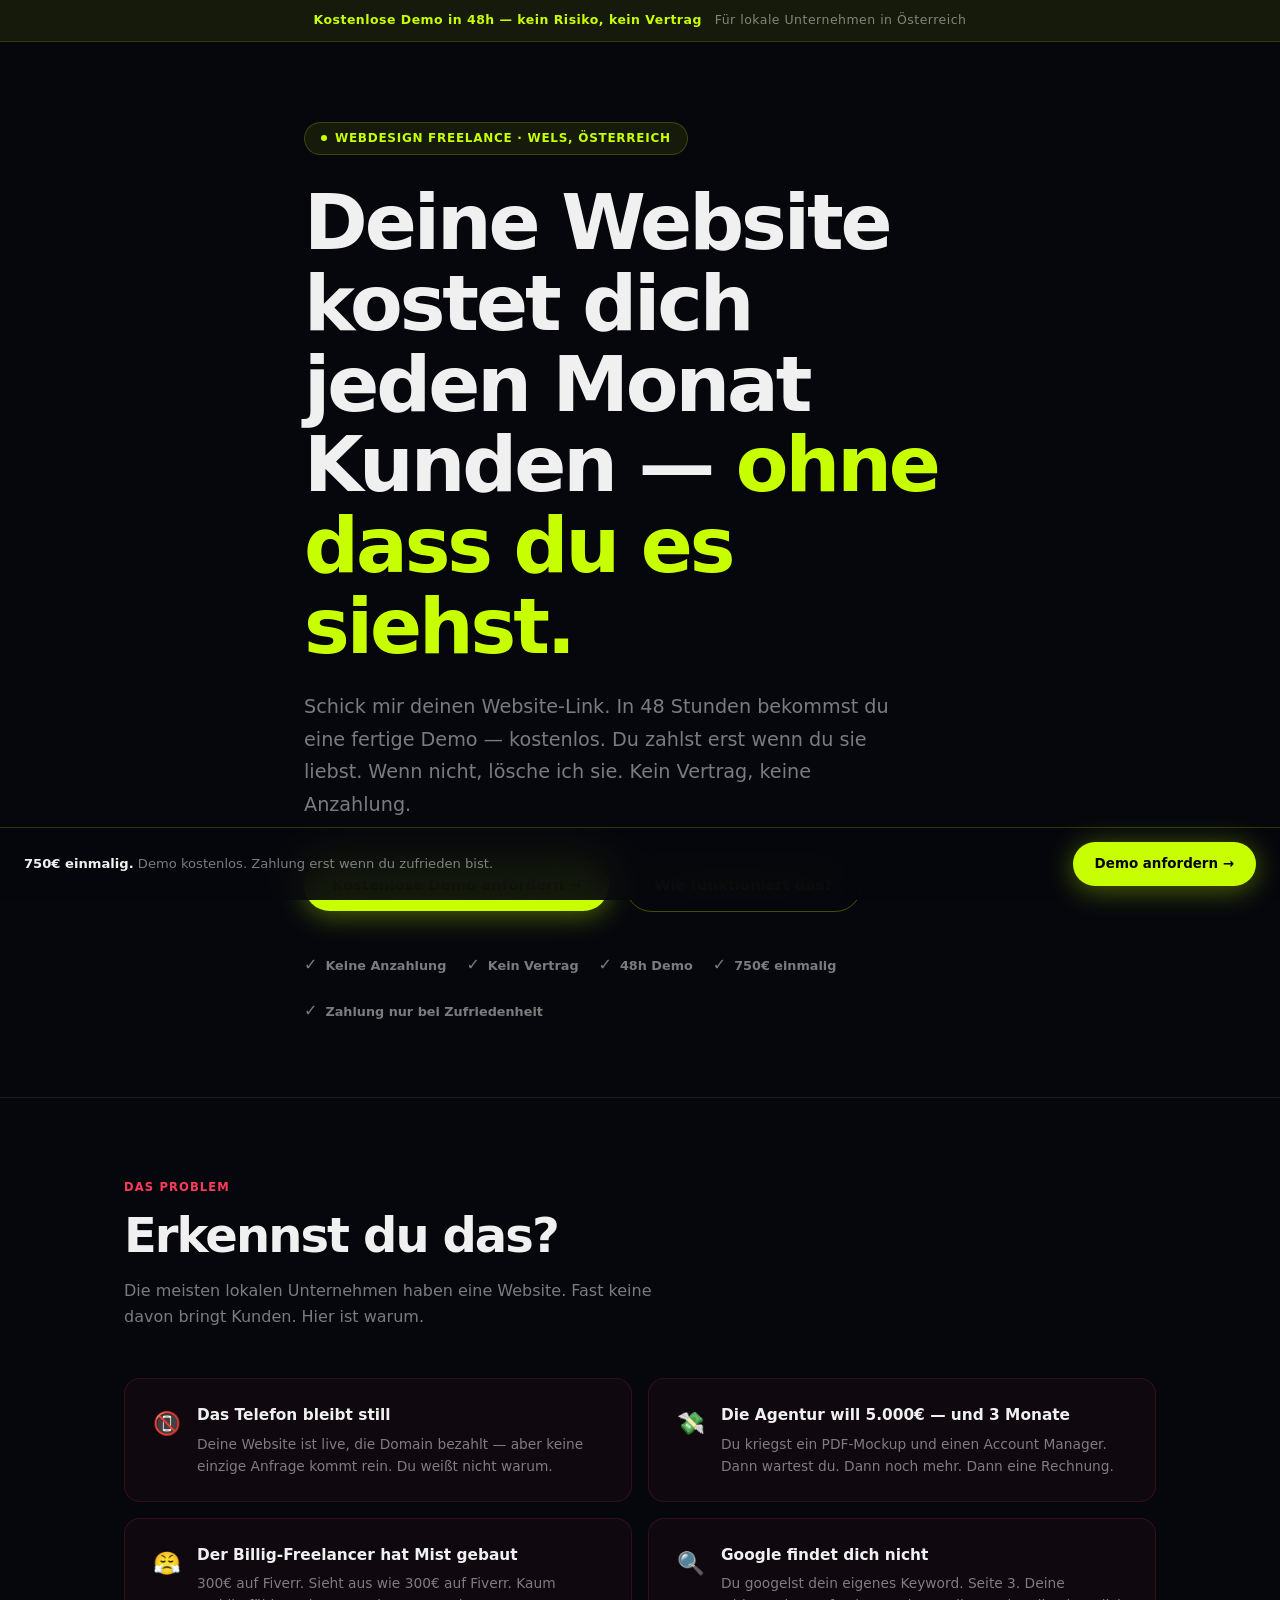
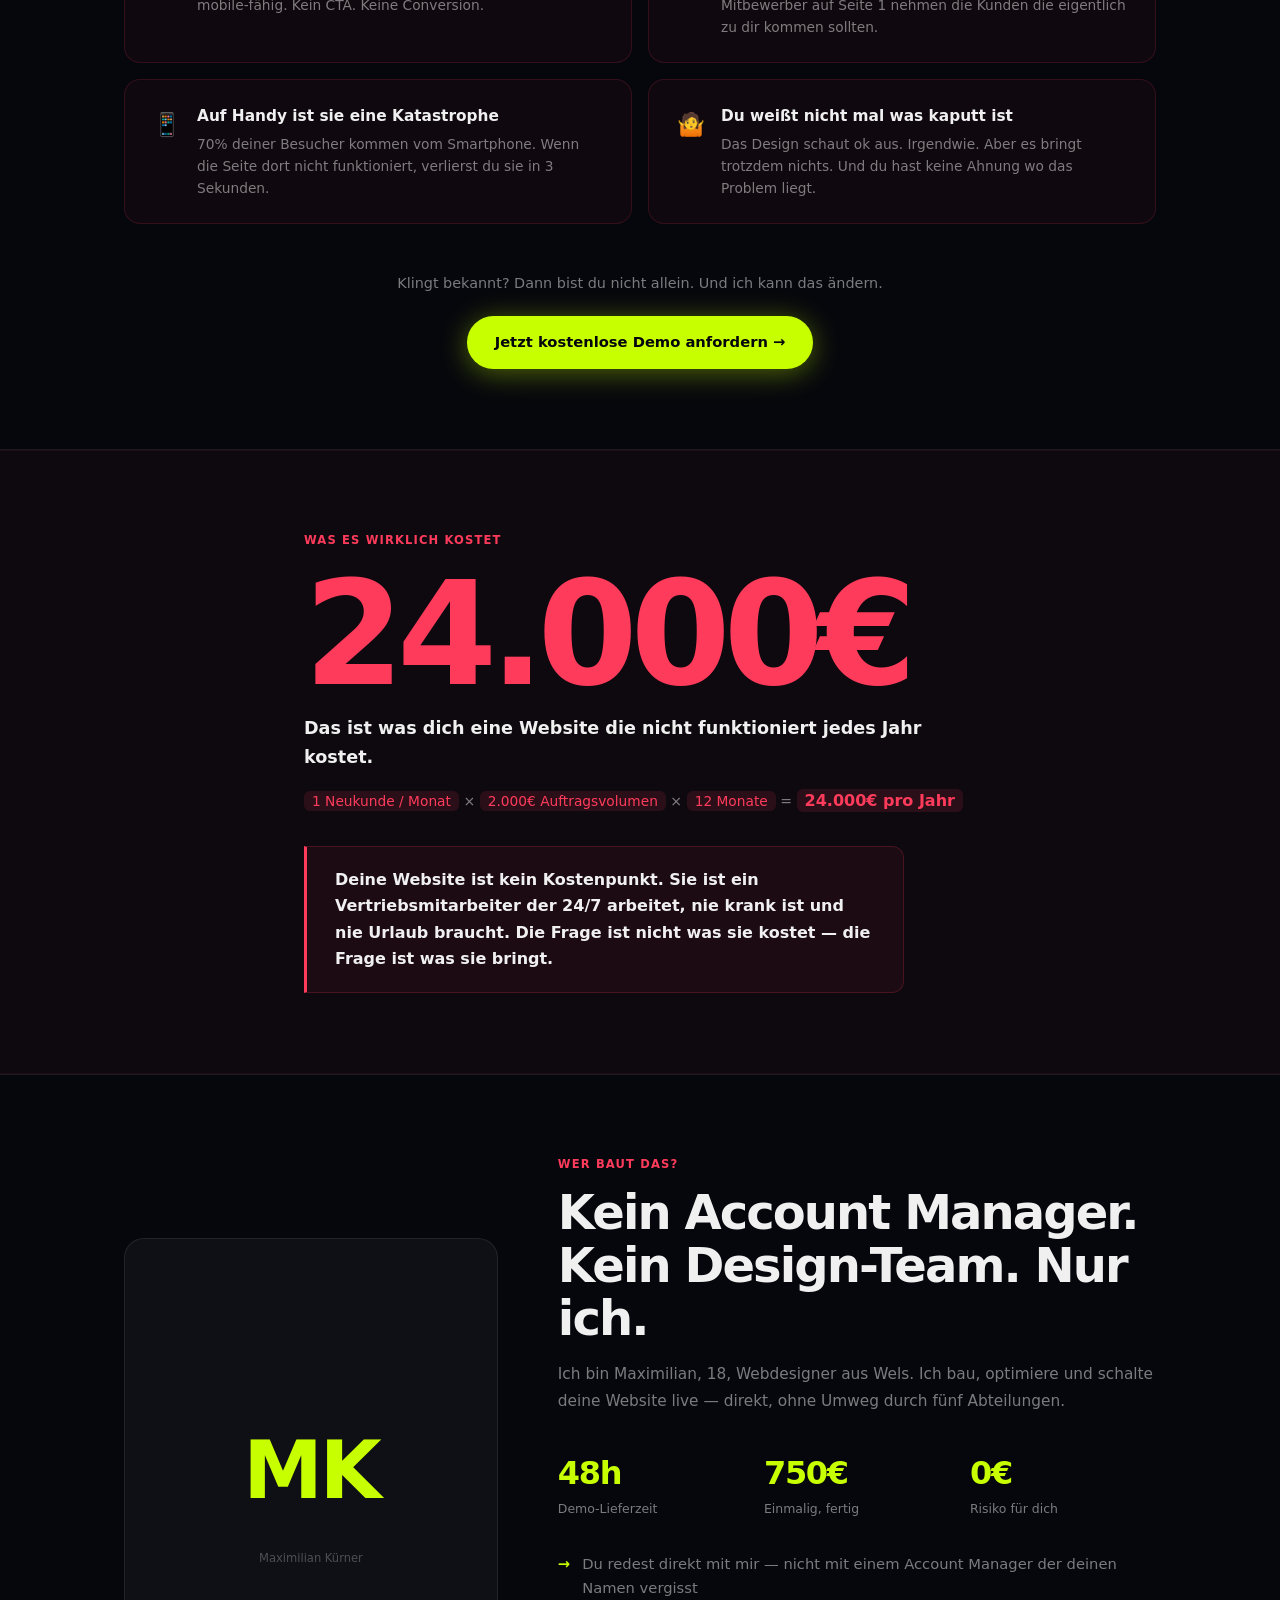
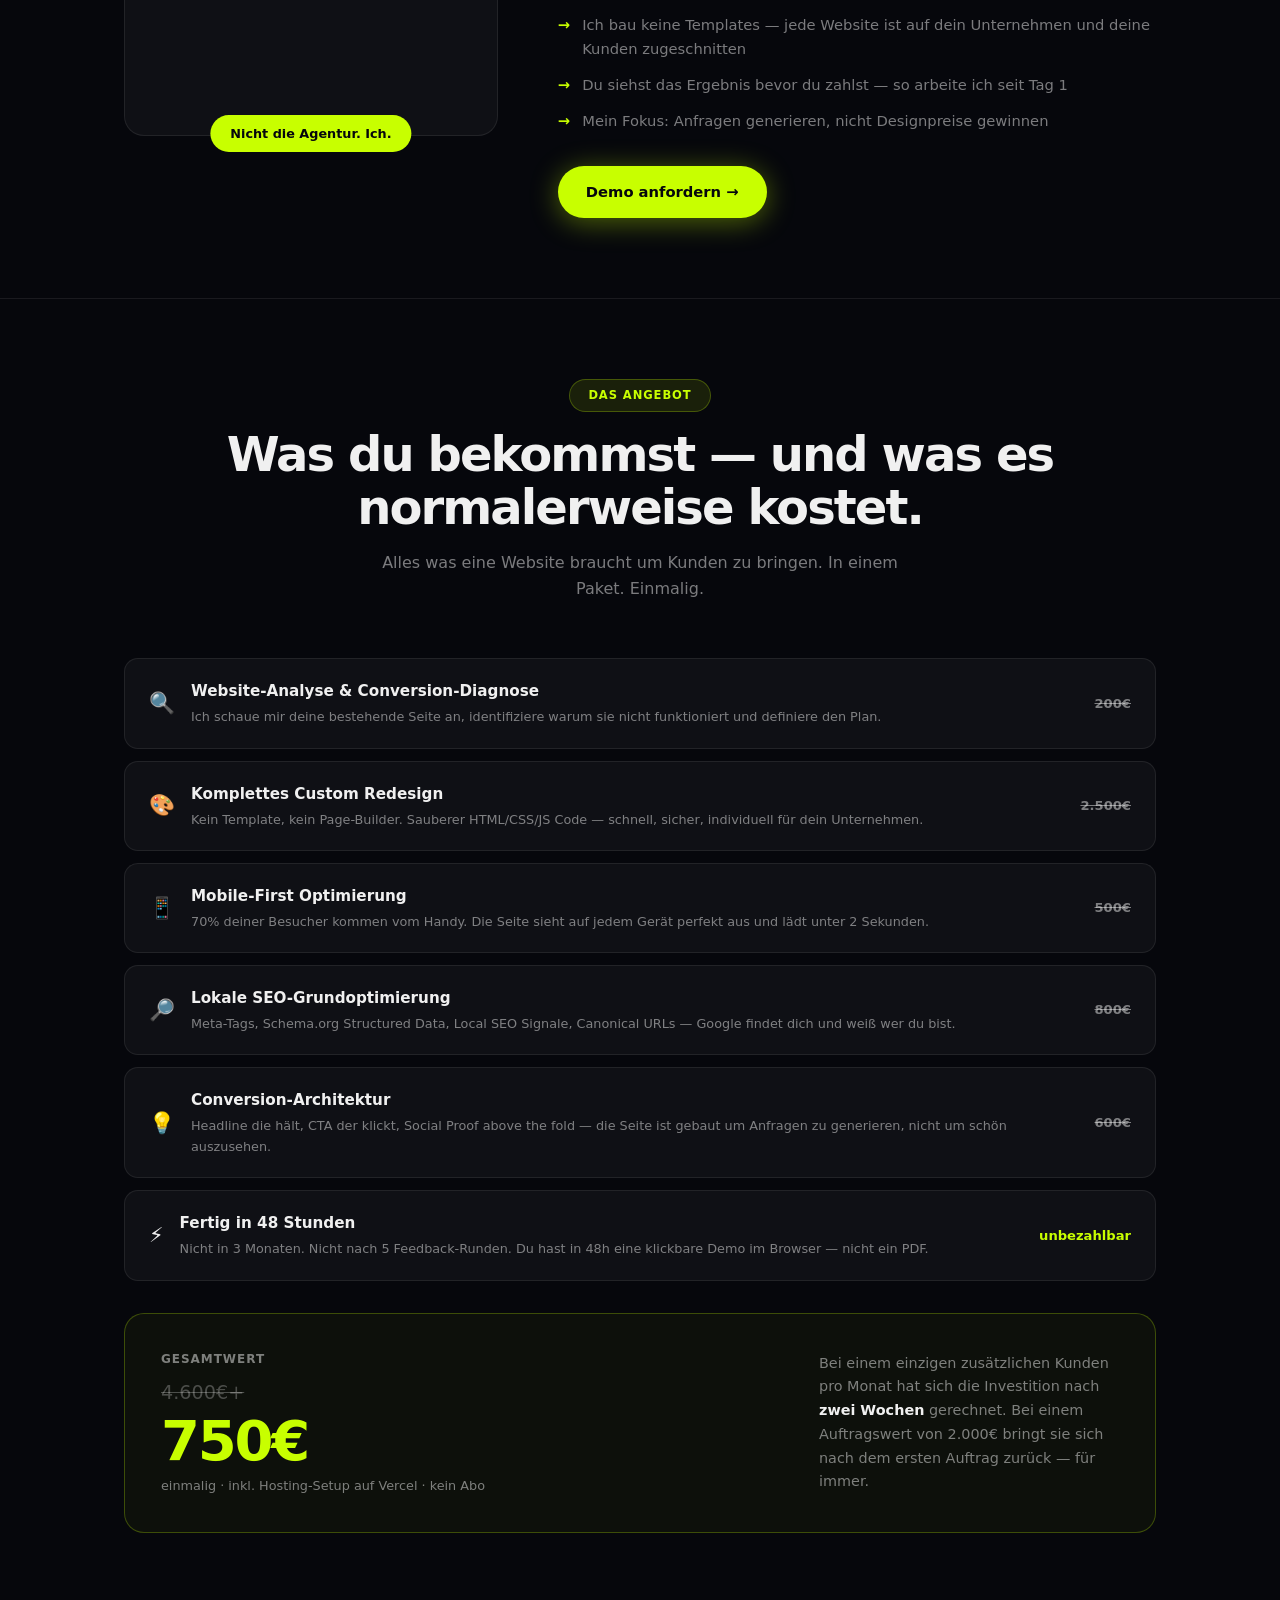
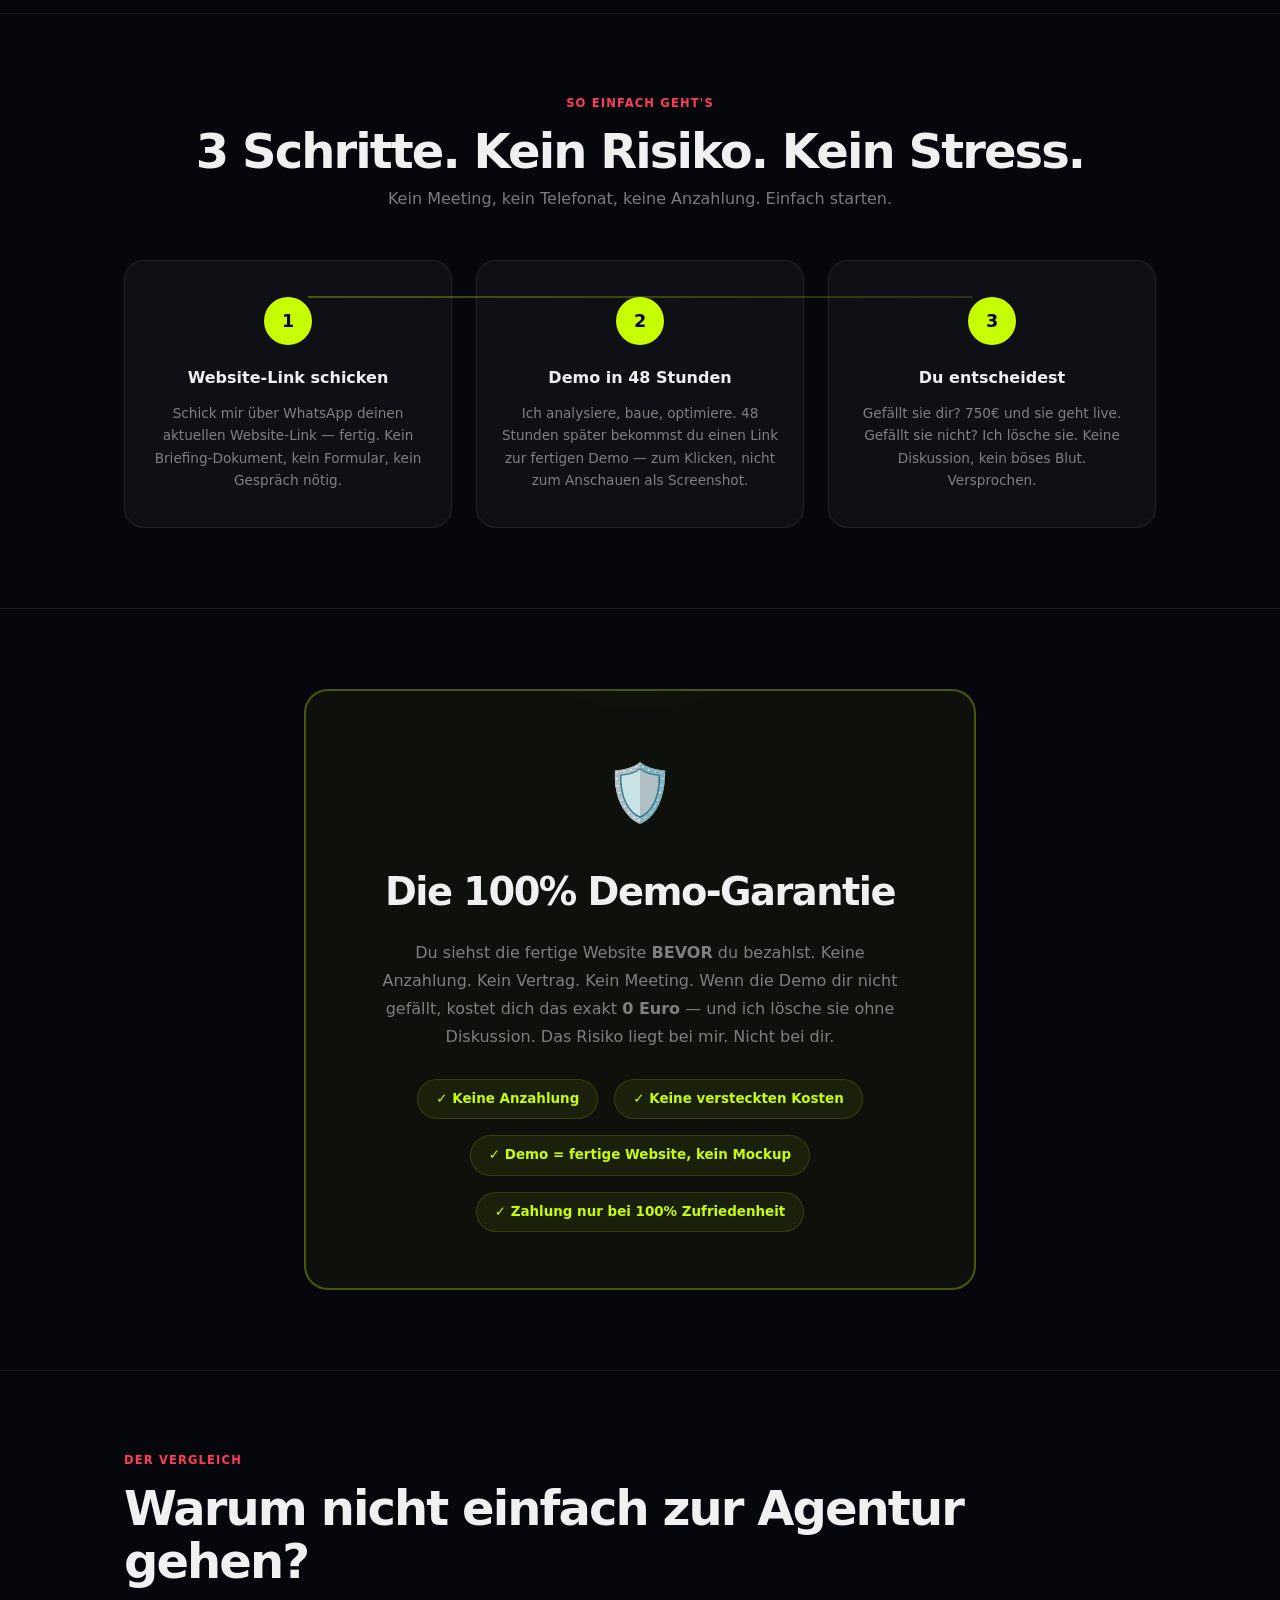
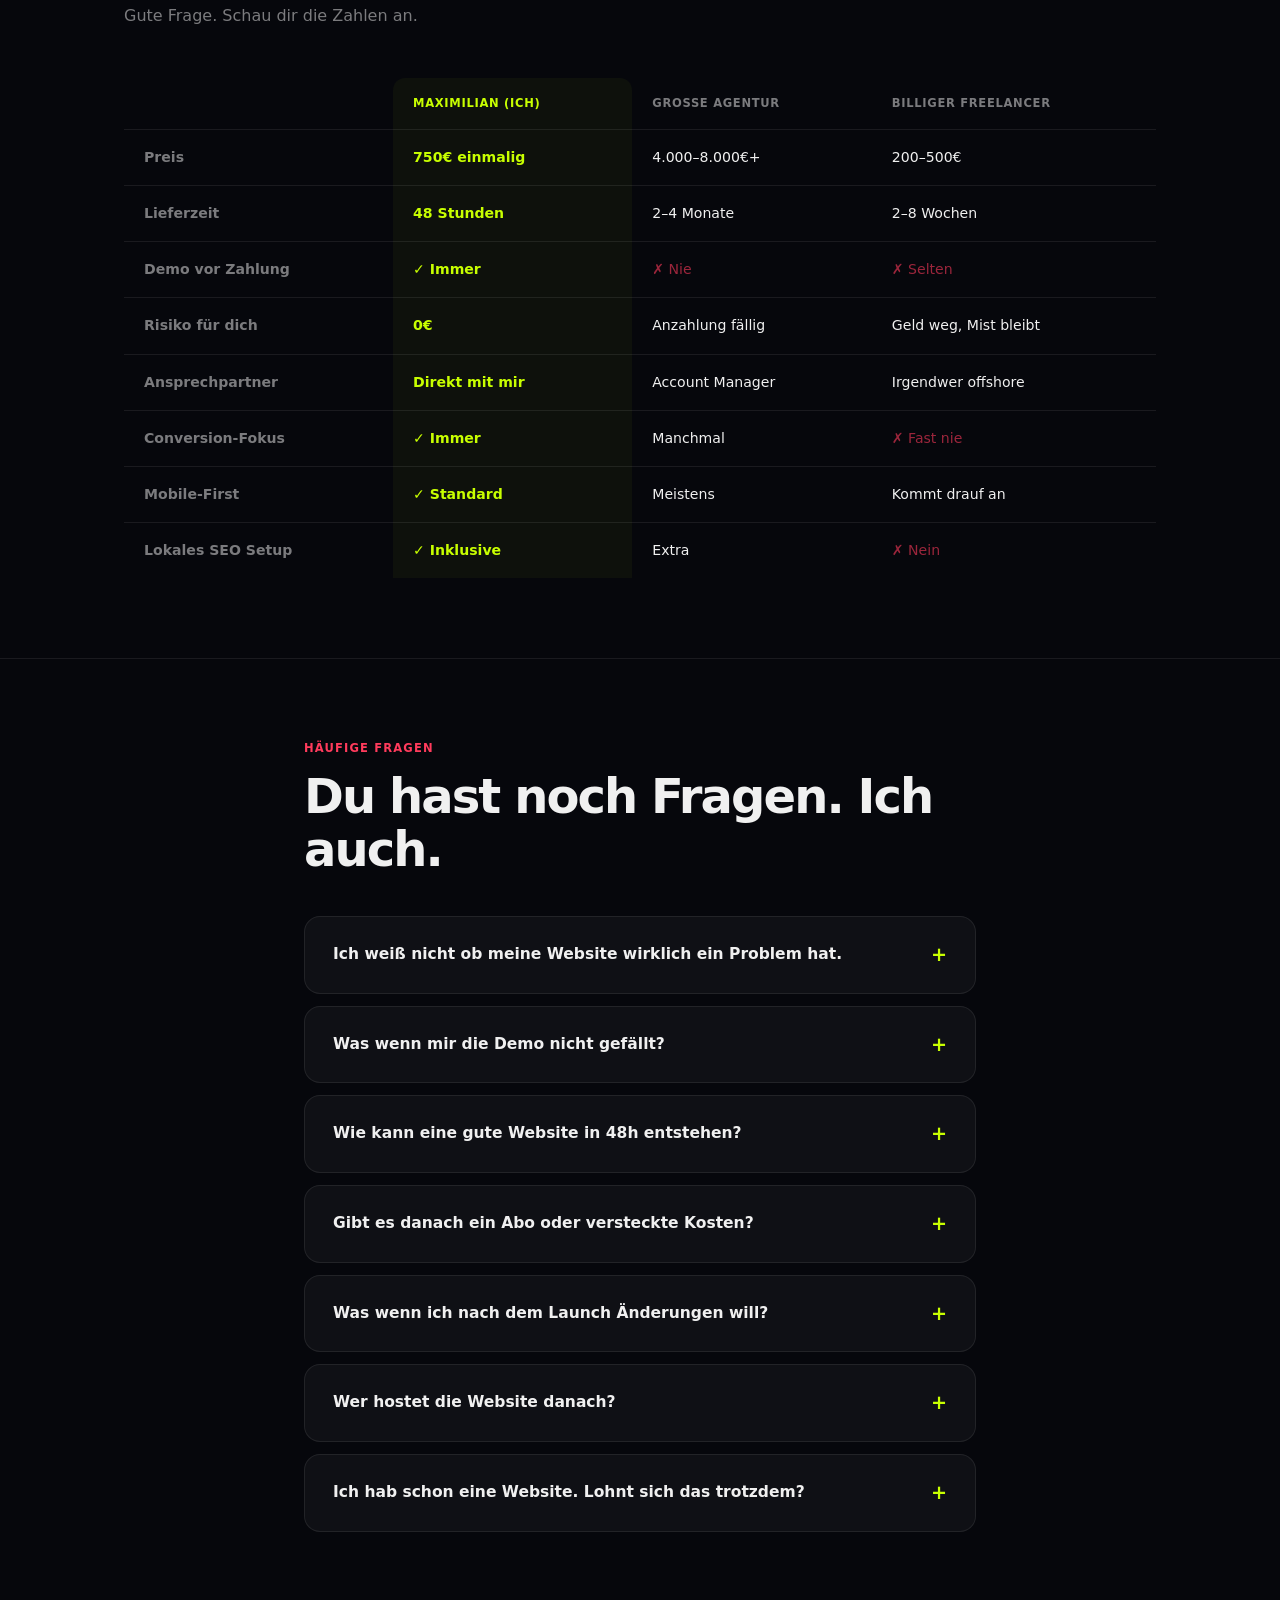
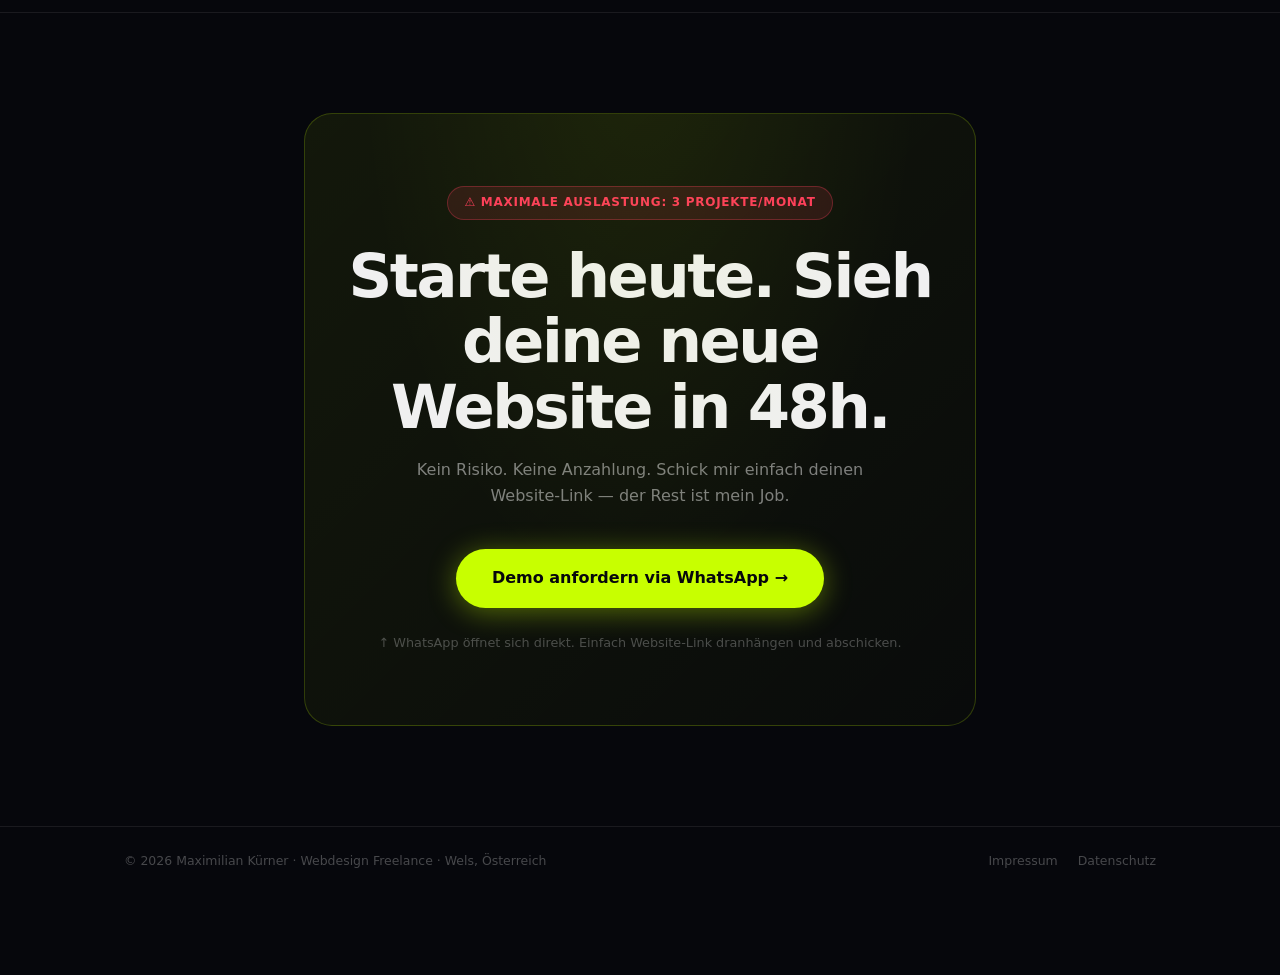
==== ads.html @ 48319a87 "Update address to Dragonerstraße 54 and include in schema" ====
<!DOCTYPE html>
<html lang="de">
<head>
  <meta charset="UTF-8" />
  <meta name="viewport" content="width=device-width, initial-scale=1.0" />
  <title>Deine Website bringt keine Kunden? In 48h ändere ich das — kostenlos.</title>
  <meta name="description" content="Kostenlose Demo in 48h. Du zahlst erst wenn du sie liebst. Webdesign für lokale Unternehmen in Österreich — 750€ einmalig, kein Vertrag." />
  <meta name="robots" content="noindex, nofollow" />
  <link rel="preconnect" href="https://fonts.bunny.net" />
  <link href="https://fonts.bunny.net/css?family=bricolage-grotesque:400,700,800&display=swap" rel="stylesheet" />
  <style>
    :root {
      --bg: #06070c;
      --acid: #c8ff00;
      --text: #f0f0f0;
      --muted: rgba(240,240,240,.5);
      --dim: rgba(240,240,240,.28);
      --bord: rgba(255,255,255,.08);
      --surf: rgba(255,255,255,.04);
      --red: #ff3b5c;
      --font: 'Bricolage Grotesque', system-ui, sans-serif;
      --tr: 0.22s cubic-bezier(.4,0,.2,1);
      --spring: cubic-bezier(.34,1.56,.64,1);
    }
    *, *::before, *::after { box-sizing: border-box; margin: 0; padding: 0; }
    html { scroll-behavior: smooth; }
    body { background: var(--bg); color: var(--text); font-family: var(--font); line-height: 1.65; overflow-x: hidden; -webkit-font-smoothing: antialiased; padding-bottom: 80px; }
    a { color: inherit; text-decoration: none; }
    ul { list-style: none; }
    img { display: block; max-width: 100%; }

    .wrap { max-width: 1080px; margin: 0 auto; padding: 0 24px; }
    .wrap-s { max-width: 720px; margin: 0 auto; padding: 0 24px; }

    /* STICKY BOTTOM CTA */
    .sticky-cta {
      position: fixed; bottom: 0; left: 0; right: 0; z-index: 200;
      background: rgba(6,7,12,.92); backdrop-filter: blur(20px);
      border-top: 1px solid rgba(200,255,0,.2);
      padding: 14px 24px;
      display: flex; align-items: center; justify-content: space-between; gap: 16px;
    }
    .sticky-cta-text { font-size: .82rem; color: var(--muted); }
    .sticky-cta-text strong { color: var(--text); }

    /* BUTTONS */
    .btn { display: inline-flex; align-items: center; gap: 8px; padding: 14px 28px; border-radius: 100px; font-family: var(--font); font-size: .92rem; font-weight: 800; cursor: pointer; white-space: nowrap; transition: transform var(--tr), box-shadow var(--tr); border: none; }
    .btn-acid { background: var(--acid); color: #06070c; box-shadow: 0 4px 28px rgba(200,255,0,.38); }
    .btn-acid:hover { transform: translateY(-2px) scale(1.02); box-shadow: 0 8px 40px rgba(200,255,0,.55); }
    .btn-acid-sm { padding: 11px 22px; font-size: .84rem; }
    .btn-ghost { background: transparent; border: 1.5px solid rgba(200,255,0,.3); color: var(--acid); }
    .btn-ghost:hover { background: rgba(200,255,0,.06); transform: translateY(-1px); }

    /* TOP BAR */
    .top-bar { background: rgba(200,255,0,.08); border-bottom: 1px solid rgba(200,255,0,.15); padding: 10px 0; text-align: center; }
    .top-bar-inner { font-size: .78rem; font-weight: 700; color: var(--acid); letter-spacing: .04em; }
    .top-bar-inner span { color: var(--muted); font-weight: 400; margin-left: 8px; }

    /* HERO */
    .hero { padding: 80px 0 72px; }
    .hero-badge { display: inline-flex; align-items: center; gap: 8px; background: rgba(200,255,0,.08); border: 1px solid rgba(200,255,0,.2); border-radius: 100px; padding: 6px 16px; font-size: .75rem; font-weight: 700; color: var(--acid); letter-spacing: .06em; text-transform: uppercase; margin-bottom: 28px; }
    .hero-badge-dot { width: 6px; height: 6px; border-radius: 50%; background: var(--acid); animation: pulse 2s infinite; }
    @keyframes pulse { 0%,100%{box-shadow:0 0 0 0 rgba(200,255,0,.5)} 50%{box-shadow:0 0 0 6px rgba(200,255,0,0)} }
    .hero-h1 { font-size: clamp(2.4rem,6vw,5rem); font-weight: 800; letter-spacing: -.04em; line-height: 1.05; margin-bottom: 24px; }
    .hero-h1 .red { color: var(--red); }
    .hero-h1 .acid { color: var(--acid); }
    .hero-sub { font-size: clamp(1rem,2.2vw,1.2rem); color: var(--muted); max-width: 600px; margin-bottom: 36px; line-height: 1.7; }
    .hero-cta { display: flex; flex-wrap: wrap; align-items: center; gap: 16px; margin-bottom: 40px; }
    .trust-bar { display: flex; flex-wrap: wrap; gap: 20px; }
    .trust-item { display: flex; align-items: center; gap: 8px; font-size: .8rem; color: var(--muted); font-weight: 600; }
    .trust-icon { font-size: 1rem; }

    /* DIVIDER */
    .divider { height: 1px; background: var(--bord); margin: 0; }

    /* PAIN SECTION */
    .pain-sec { padding: 80px 0; }
    .sec-label { font-size: .72rem; font-weight: 700; letter-spacing: .1em; text-transform: uppercase; color: var(--red); margin-bottom: 12px; }
    .sec-h2 { font-size: clamp(1.8rem,4vw,3rem); font-weight: 800; letter-spacing: -.04em; line-height: 1.1; margin-bottom: 16px; }
    .sec-sub { font-size: 1rem; color: var(--muted); margin-bottom: 48px; max-width: 560px; }
    .pain-grid { display: grid; grid-template-columns: repeat(2,1fr); gap: 16px; }
    .pain-card {
      background: rgba(255,59,92,.04); border: 1px solid rgba(255,59,92,.15);
      border-radius: 16px; padding: 24px 28px;
      display: flex; align-items: flex-start; gap: 16px;
    }
    .pain-icon { font-size: 1.4rem; flex-shrink: 0; margin-top: 2px; }
    .pain-card-title { font-size: .96rem; font-weight: 800; margin-bottom: 4px; }
    .pain-card-text { font-size: .86rem; color: var(--muted); line-height: 1.6; }
    .pain-cta-row { margin-top: 48px; text-align: center; }
    .pain-cta-row p { font-size: .9rem; color: var(--muted); margin-bottom: 20px; }

    /* COST SECTION */
    .cost-sec { padding: 80px 0; background: rgba(255,59,92,.03); border-top: 1px solid rgba(255,59,92,.08); border-bottom: 1px solid rgba(255,59,92,.08); }
    .cost-big { font-size: clamp(4rem,12vw,9rem); font-weight: 800; letter-spacing: -.05em; color: var(--red); line-height: 1; margin-bottom: 8px; }
    .cost-label { font-size: 1.1rem; font-weight: 700; margin-bottom: 16px; }
    .cost-math { font-size: .88rem; color: var(--muted); margin-bottom: 32px; }
    .cost-math code { background: rgba(255,59,92,.12); border-radius: 6px; padding: 2px 8px; color: var(--red); font-family: inherit; font-size: .86rem; }
    .cost-highlight { background: rgba(255,59,92,.06); border: 1px solid rgba(255,59,92,.2); border-left: 3px solid var(--red); border-radius: 0 12px 12px 0; padding: 20px 28px; max-width: 600px; }
    .cost-highlight p { font-size: 1rem; font-weight: 700; color: var(--text); }

    /* WHO SECTION */
    .who-sec { padding: 80px 0; }
    .who-grid { display: grid; grid-template-columns: 1fr 1.6fr; gap: 60px; align-items: center; }
    .who-img-wrap { position: relative; }
    .who-img { width: 100%; border-radius: 20px; border: 1px solid var(--bord); aspect-ratio: 3/4; object-fit: cover; background: var(--surf); }
    .who-img-placeholder { width: 100%; border-radius: 20px; border: 1px solid var(--bord); aspect-ratio: 3/4; background: var(--surf); display: flex; flex-direction: column; align-items: center; justify-content: center; gap: 12px; }
    .who-img-placeholder .initials { font-size: 5rem; font-weight: 800; color: var(--acid); letter-spacing: -.04em; }
    .who-img-placeholder .img-note { font-size: .72rem; color: var(--dim); }
    .who-badge { position: absolute; bottom: -16px; left: 50%; transform: translateX(-50%); background: var(--acid); color: #06070c; border-radius: 100px; padding: 8px 20px; font-size: .8rem; font-weight: 800; white-space: nowrap; }
    .who-stats { display: grid; grid-template-columns: repeat(3,1fr); gap: 20px; margin: 32px 0; }
    .who-stat-num { font-size: 2rem; font-weight: 800; color: var(--acid); letter-spacing: -.04em; }
    .who-stat-label { font-size: .78rem; color: var(--muted); }
    .who-points { display: flex; flex-direction: column; gap: 12px; margin-bottom: 32px; }
    .who-point { display: flex; align-items: flex-start; gap: 12px; font-size: .92rem; color: var(--muted); }
    .who-point-check { color: var(--acid); font-weight: 800; flex-shrink: 0; }

    /* OFFER SECTION */
    .offer-sec { padding: 80px 0; }
    .offer-header { text-align: center; margin-bottom: 56px; }
    .offer-tag { display: inline-block; background: rgba(200,255,0,.1); border: 1px solid rgba(200,255,0,.25); border-radius: 100px; padding: 6px 18px; font-size: .72rem; font-weight: 700; color: var(--acid); letter-spacing: .08em; text-transform: uppercase; margin-bottom: 16px; }
    .value-stack { display: flex; flex-direction: column; gap: 12px; margin-bottom: 32px; }
    .vs-item { background: var(--surf); border: 1px solid var(--bord); border-radius: 14px; padding: 20px 24px; display: flex; align-items: center; justify-content: space-between; gap: 24px; transition: border-color .22s, background .22s; }
    .vs-item:hover { border-color: rgba(200,255,0,.2); background: rgba(200,255,0,.03); }
    .vs-item-left { display: flex; align-items: center; gap: 16px; }
    .vs-item-icon { font-size: 1.3rem; flex-shrink: 0; }
    .vs-item-title { font-size: .95rem; font-weight: 800; margin-bottom: 2px; }
    .vs-item-desc { font-size: .8rem; color: var(--muted); }
    .vs-item-value { font-size: .82rem; font-weight: 700; color: var(--dim); white-space: nowrap; flex-shrink: 0; }
    .vs-item-value s { color: var(--muted); }
    .offer-total {
      border: 1.5px solid rgba(200,255,0,.25); border-radius: 20px;
      background: rgba(200,255,0,.04);
      padding: 36px; margin-top: 12px;
      display: flex; align-items: center; justify-content: space-between; gap: 24px;
      flex-wrap: wrap;
    }
    .offer-total-left .label { font-size: .75rem; font-weight: 700; letter-spacing: .08em; text-transform: uppercase; color: var(--muted); margin-bottom: 8px; }
    .offer-total-left .crossed { font-size: 1.2rem; color: var(--dim); text-decoration: line-through; margin-bottom: 4px; }
    .offer-total-left .price { font-size: 3.5rem; font-weight: 800; letter-spacing: -.04em; color: var(--acid); line-height: 1; }
    .offer-total-left .price-note { font-size: .8rem; color: var(--muted); margin-top: 6px; }
    .offer-total-right { max-width: 300px; }
    .offer-total-right p { font-size: .9rem; color: var(--muted); line-height: 1.65; }

    /* PROCESS SECTION */
    .process-sec { padding: 80px 0; }
    .steps { display: grid; grid-template-columns: repeat(3,1fr); gap: 24px; margin-top: 48px; position: relative; }
    .steps::before { content:''; position:absolute; top:36px; left:calc(16.66% + 12px); right:calc(16.66% + 12px); height:1.5px; background:linear-gradient(90deg,rgba(200,255,0,.3),rgba(200,255,0,.15)); pointer-events:none; }
    .step { text-align: center; padding: 36px 24px; background: var(--surf); border: 1px solid var(--bord); border-radius: 20px; }
    .step-num { width: 48px; height: 48px; border-radius: 50%; background: var(--acid); color: #06070c; font-size: 1.1rem; font-weight: 800; display: grid; place-items: center; margin: 0 auto 20px; }
    .step-title { font-size: 1rem; font-weight: 800; margin-bottom: 10px; }
    .step-text { font-size: .85rem; color: var(--muted); line-height: 1.65; }

    /* GUARANTEE SECTION */
    .guarantee-sec { padding: 80px 0; }
    .guarantee-box {
      background: rgba(200,255,0,.04); border: 2px solid rgba(200,255,0,.3);
      border-radius: 24px; padding: 56px; text-align: center; position: relative; overflow: hidden;
    }
    .guarantee-box::before { content:''; position:absolute; top:-60%; left:50%; transform:translateX(-50%); width:400px; height:400px; border-radius:50%; background:radial-gradient(circle,rgba(200,255,0,.06),transparent 70%); pointer-events:none; }
    .guarantee-icon { font-size: 3.5rem; margin-bottom: 20px; display: block; }
    .guarantee-title { font-size: clamp(1.6rem,3vw,2.4rem); font-weight: 800; letter-spacing: -.04em; margin-bottom: 16px; }
    .guarantee-text { font-size: 1rem; color: var(--muted); max-width: 520px; margin: 0 auto 28px; line-height: 1.75; }
    .guarantee-items { display: flex; flex-wrap: wrap; gap: 16px; justify-content: center; }
    .guarantee-item { display: flex; align-items: center; gap: 8px; font-size: .84rem; font-weight: 700; color: var(--acid); background: rgba(200,255,0,.07); border: 1px solid rgba(200,255,0,.15); border-radius: 100px; padding: 8px 18px; }

    /* COMPARISON */
    .compare-sec { padding: 80px 0; }
    .compare-table { width: 100%; border-collapse: collapse; margin-top: 40px; }
    .compare-table th, .compare-table td { padding: 16px 20px; text-align: left; font-size: .88rem; border-bottom: 1px solid var(--bord); }
    .compare-table th { font-size: .72rem; font-weight: 700; letter-spacing: .06em; text-transform: uppercase; color: var(--muted); background: transparent; }
    .compare-table th:nth-child(2) { color: var(--acid); background: rgba(200,255,0,.04); border-radius: 12px 12px 0 0; }
    .compare-table td:nth-child(2) { background: rgba(200,255,0,.04); font-weight: 700; }
    .compare-table tr:last-child td { border-bottom: none; }
    .compare-table .check { color: var(--acid); font-weight: 800; }
    .compare-table .cross { color: rgba(255,59,92,.6); }
    .compare-table .row-label { color: var(--muted); font-weight: 600; }

    /* FAQ */
    .faq-sec { padding: 80px 0; }
    .faq-list { display: flex; flex-direction: column; gap: 12px; margin-top: 40px; }
    .faq-item { background: var(--surf); border: 1px solid var(--bord); border-radius: 16px; overflow: hidden; }
    .faq-q { padding: 22px 28px; font-size: .97rem; font-weight: 700; cursor: pointer; display: flex; align-items: center; justify-content: space-between; gap: 16px; transition: color .2s; user-select: none; }
    .faq-q:hover { color: var(--acid); }
    .faq-icon { font-size: 1.2rem; color: var(--acid); flex-shrink: 0; transition: transform .25s; }
    .faq-a { display: none; padding: 0 28px 22px; font-size: .9rem; color: var(--muted); line-height: 1.75; }
    .faq-item.open .faq-a { display: block; }
    .faq-item.open .faq-icon { transform: rotate(45deg); }
    .faq-item.open { border-color: rgba(200,255,0,.2); }

    /* FINAL CTA */
    .final-cta-sec { padding: 100px 0; text-align: center; }
    .final-cta-box { background: linear-gradient(135deg, rgba(200,255,0,.07), rgba(200,255,0,.02)); border: 1.5px solid rgba(200,255,0,.2); border-radius: 28px; padding: 72px 40px; position: relative; overflow: hidden; }
    .final-cta-box::after { content:''; position:absolute; inset:0; background:radial-gradient(ellipse at 50% -20%,rgba(200,255,0,.08),transparent 60%); pointer-events:none; }
    .urgency-badge { display: inline-flex; align-items: center; gap: 8px; background: rgba(255,59,92,.12); border: 1px solid rgba(255,59,92,.3); border-radius: 100px; padding: 6px 16px; font-size: .75rem; font-weight: 700; color: var(--red); letter-spacing: .06em; text-transform: uppercase; margin-bottom: 24px; }
    .final-cta-h2 { font-size: clamp(2rem,5vw,3.8rem); font-weight: 800; letter-spacing: -.04em; line-height: 1.08; margin-bottom: 16px; }
    .final-cta-sub { font-size: 1rem; color: var(--muted); margin-bottom: 40px; max-width: 460px; margin-left: auto; margin-right: auto; }
    .final-cta-btns { display: flex; flex-wrap: wrap; align-items: center; justify-content: center; gap: 16px; margin-bottom: 24px; }
    .final-cta-note { font-size: .8rem; color: var(--dim); }

    /* FOOTER */
    footer { border-top: 1px solid var(--bord); padding: 24px 0; }
    .ft { display: flex; align-items: center; justify-content: space-between; flex-wrap: wrap; gap: 12px; font-size: .78rem; color: var(--dim); }
    .ft a { color: var(--dim); transition: color .2s; }
    .ft a:hover { color: var(--muted); }
    .ft-links { display: flex; gap: 20px; }

    /* RESPONSIVE */
    @media (max-width: 900px) {
      .who-grid { grid-template-columns: 1fr; gap: 40px; }
      .who-img-placeholder { aspect-ratio: 16/7; }
      .pain-grid { grid-template-columns: 1fr; }
      .steps { grid-template-columns: 1fr; }
      .steps::before { display: none; }
      .offer-total { flex-direction: column; text-align: center; }
      .offer-total-right { max-width: 100%; }
      .compare-table th:first-child, .compare-table td:first-child { display: none; }
    }
    @media (max-width: 600px) {
      .hero-cta { flex-direction: column; align-items: flex-start; }
      .final-cta-btns { flex-direction: column; }
      .sticky-cta-text { display: none; }
      .guarantee-box { padding: 36px 24px; }
      .final-cta-box { padding: 48px 24px; }
    }
  </style>
</head>
<body>

  <!-- TOP BAR -->
  <div class="top-bar">
    <div class="top-bar-inner">
      Kostenlose Demo in 48h — kein Risiko, kein Vertrag
      <span>Für lokale Unternehmen in Österreich</span>
    </div>
  </div>

  <!-- HERO -->
  <section class="hero">
    <div class="wrap-s">
      <div class="hero-badge">
        <span class="hero-badge-dot"></span>
        Webdesign Freelance · Wels, Österreich
      </div>
      <h1 class="hero-h1">
        Deine Website kostet dich jeden Monat Kunden —
        <span class="acid">ohne dass du es siehst.</span>
      </h1>
      <p class="hero-sub">
        Schick mir deinen Website-Link. In 48 Stunden bekommst du eine fertige Demo — kostenlos. Du zahlst erst wenn du sie liebst. Wenn nicht, lösche ich sie. Kein Vertrag, keine Anzahlung.
      </p>
      <div class="hero-cta">
        <a class="btn btn-acid" href="https://wa.me/4367764278292?text=Hey%20Maximilian%2C%20ich%20m%C3%B6chte%20eine%20kostenlose%20Demo%20f%C3%BCr%20meine%20Website%3A%20" target="_blank" rel="noopener">
          Kostenlose Demo anfordern →
        </a>
        <a class="btn btn-ghost" href="#wie-es-funktioniert">Wie funktioniert das?</a>
      </div>
      <div class="trust-bar">
        <span class="trust-item"><span class="trust-icon">✓</span> Keine Anzahlung</span>
        <span class="trust-item"><span class="trust-icon">✓</span> Kein Vertrag</span>
        <span class="trust-item"><span class="trust-icon">✓</span> 48h Demo</span>
        <span class="trust-item"><span class="trust-icon">✓</span> 750€ einmalig</span>
        <span class="trust-item"><span class="trust-icon">✓</span> Zahlung nur bei Zufriedenheit</span>
      </div>
    </div>
  </section>

  <div class="divider"></div>

  <!-- PAIN SECTION -->
  <section class="pain-sec">
    <div class="wrap">
      <div class="sec-label">Das Problem</div>
      <h2 class="sec-h2">Erkennst du das?</h2>
      <p class="sec-sub">Die meisten lokalen Unternehmen haben eine Website. Fast keine davon bringt Kunden. Hier ist warum.</p>
      <div class="pain-grid">
        <div class="pain-card">
          <span class="pain-icon">📵</span>
          <div>
            <div class="pain-card-title">Das Telefon bleibt still</div>
            <p class="pain-card-text">Deine Website ist live, die Domain bezahlt — aber keine einzige Anfrage kommt rein. Du weißt nicht warum.</p>
          </div>
        </div>
        <div class="pain-card">
          <span class="pain-icon">💸</span>
          <div>
            <div class="pain-card-title">Die Agentur will 5.000€ — und 3 Monate</div>
            <p class="pain-card-text">Du kriegst ein PDF-Mockup und einen Account Manager. Dann wartest du. Dann noch mehr. Dann eine Rechnung.</p>
          </div>
        </div>
        <div class="pain-card">
          <span class="pain-icon">😤</span>
          <div>
            <div class="pain-card-title">Der Billig-Freelancer hat Mist gebaut</div>
            <p class="pain-card-text">300€ auf Fiverr. Sieht aus wie 300€ auf Fiverr. Kaum mobile-fähig. Kein CTA. Keine Conversion.</p>
          </div>
        </div>
        <div class="pain-card">
          <span class="pain-icon">🔍</span>
          <div>
            <div class="pain-card-title">Google findet dich nicht</div>
            <p class="pain-card-text">Du googelst dein eigenes Keyword. Seite 3. Deine Mitbewerber auf Seite 1 nehmen die Kunden die eigentlich zu dir kommen sollten.</p>
          </div>
        </div>
        <div class="pain-card">
          <span class="pain-icon">📱</span>
          <div>
            <div class="pain-card-title">Auf Handy ist sie eine Katastrophe</div>
            <p class="pain-card-text">70% deiner Besucher kommen vom Smartphone. Wenn die Seite dort nicht funktioniert, verlierst du sie in 3 Sekunden.</p>
          </div>
        </div>
        <div class="pain-card">
          <span class="pain-icon">🤷</span>
          <div>
            <div class="pain-card-title">Du weißt nicht mal was kaputt ist</div>
            <p class="pain-card-text">Das Design schaut ok aus. Irgendwie. Aber es bringt trotzdem nichts. Und du hast keine Ahnung wo das Problem liegt.</p>
          </div>
        </div>
      </div>
      <div class="pain-cta-row">
        <p>Klingt bekannt? Dann bist du nicht allein. Und ich kann das ändern.</p>
        <a class="btn btn-acid" href="https://wa.me/4367764278292?text=Hey%20Maximilian%2C%20ich%20m%C3%B6chte%20eine%20kostenlose%20Demo%20f%C3%BCr%20meine%20Website%3A%20" target="_blank" rel="noopener">
          Jetzt kostenlose Demo anfordern →
        </a>
      </div>
    </div>
  </section>

  <div class="divider"></div>

  <!-- COST SECTION -->
  <section class="cost-sec">
    <div class="wrap-s">
      <div class="sec-label">Was es wirklich kostet</div>
      <div class="cost-big">24.000€</div>
      <div class="cost-label">Das ist was dich eine Website die nicht funktioniert jedes Jahr kostet.</div>
      <p class="cost-math">
        <code>1 Neukunde / Monat</code> × <code>2.000€ Auftragsvolumen</code> × <code>12 Monate</code> = <code style="color:var(--red);font-size:1rem;font-weight:800;">24.000€ pro Jahr</code>
      </p>
      <div class="cost-highlight">
        <p>Deine Website ist kein Kostenpunkt. Sie ist ein Vertriebsmitarbeiter der 24/7 arbeitet, nie krank ist und nie Urlaub braucht. Die Frage ist nicht was sie kostet — die Frage ist was sie bringt.</p>
      </div>
    </div>
  </section>

  <div class="divider"></div>

  <!-- WHO I AM -->
  <section class="who-sec">
    <div class="wrap">
      <div class="who-grid">
        <div class="who-img-wrap">
          <div class="who-img-placeholder">
            <div class="initials">MK</div>
            <div class="img-note">Maximilian Kürner</div>
          </div>
          <div class="who-badge">Nicht die Agentur. Ich.</div>
        </div>
        <div>
          <div class="sec-label">Wer baut das?</div>
          <h2 class="sec-h2" style="margin-bottom:16px;">Kein Account Manager. Kein Design-Team. Nur ich.</h2>
          <p style="color:var(--muted);font-size:.96rem;margin-bottom:28px;line-height:1.75;">Ich bin Maximilian, 18, Webdesigner aus Wels. Ich bau, optimiere und schalte deine Website live — direkt, ohne Umweg durch fünf Abteilungen.</p>
          <div class="who-stats">
            <div>
              <div class="who-stat-num">48h</div>
              <div class="who-stat-label">Demo-Lieferzeit</div>
            </div>
            <div>
              <div class="who-stat-num">750€</div>
              <div class="who-stat-label">Einmalig, fertig</div>
            </div>
            <div>
              <div class="who-stat-num">0€</div>
              <div class="who-stat-label">Risiko für dich</div>
            </div>
          </div>
          <div class="who-points">
            <div class="who-point"><span class="who-point-check">→</span><span>Du redest direkt mit mir — nicht mit einem Account Manager der deinen Namen vergisst</span></div>
            <div class="who-point"><span class="who-point-check">→</span><span>Ich bau keine Templates — jede Website ist auf dein Unternehmen und deine Kunden zugeschnitten</span></div>
            <div class="who-point"><span class="who-point-check">→</span><span>Du siehst das Ergebnis bevor du zahlst — so arbeite ich seit Tag 1</span></div>
            <div class="who-point"><span class="who-point-check">→</span><span>Mein Fokus: Anfragen generieren, nicht Designpreise gewinnen</span></div>
          </div>
          <a class="btn btn-acid" href="https://wa.me/4367764278292?text=Hey%20Maximilian%2C%20ich%20m%C3%B6chte%20eine%20kostenlose%20Demo%20f%C3%BCr%20meine%20Website%3A%20" target="_blank" rel="noopener">Demo anfordern →</a>
        </div>
      </div>
    </div>
  </section>

  <div class="divider"></div>

  <!-- OFFER / VALUE STACK -->
  <section class="offer-sec">
    <div class="wrap">
      <div class="offer-header">
        <div class="offer-tag">Das Angebot</div>
        <h2 class="sec-h2">Was du bekommst — und was es normalerweise kostet.</h2>
        <p class="sec-sub" style="margin:0 auto;">Alles was eine Website braucht um Kunden zu bringen. In einem Paket. Einmalig.</p>
      </div>

      <div class="value-stack">
        <div class="vs-item">
          <div class="vs-item-left">
            <span class="vs-item-icon">🔍</span>
            <div>
              <div class="vs-item-title">Website-Analyse & Conversion-Diagnose</div>
              <div class="vs-item-desc">Ich schaue mir deine bestehende Seite an, identifiziere warum sie nicht funktioniert und definiere den Plan.</div>
            </div>
          </div>
          <div class="vs-item-value"><s>200€</s></div>
        </div>
        <div class="vs-item">
          <div class="vs-item-left">
            <span class="vs-item-icon">🎨</span>
            <div>
              <div class="vs-item-title">Komplettes Custom Redesign</div>
              <div class="vs-item-desc">Kein Template, kein Page-Builder. Sauberer HTML/CSS/JS Code — schnell, sicher, individuell für dein Unternehmen.</div>
            </div>
          </div>
          <div class="vs-item-value"><s>2.500€</s></div>
        </div>
        <div class="vs-item">
          <div class="vs-item-left">
            <span class="vs-item-icon">📱</span>
            <div>
              <div class="vs-item-title">Mobile-First Optimierung</div>
              <div class="vs-item-desc">70% deiner Besucher kommen vom Handy. Die Seite sieht auf jedem Gerät perfekt aus und lädt unter 2 Sekunden.</div>
            </div>
          </div>
          <div class="vs-item-value"><s>500€</s></div>
        </div>
        <div class="vs-item">
          <div class="vs-item-left">
            <span class="vs-item-icon">🔎</span>
            <div>
              <div class="vs-item-title">Lokale SEO-Grundoptimierung</div>
              <div class="vs-item-desc">Meta-Tags, Schema.org Structured Data, Local SEO Signale, Canonical URLs — Google findet dich und weiß wer du bist.</div>
            </div>
          </div>
          <div class="vs-item-value"><s>800€</s></div>
        </div>
        <div class="vs-item">
          <div class="vs-item-left">
            <span class="vs-item-icon">💡</span>
            <div>
              <div class="vs-item-title">Conversion-Architektur</div>
              <div class="vs-item-desc">Headline die hält, CTA der klickt, Social Proof above the fold — die Seite ist gebaut um Anfragen zu generieren, nicht um schön auszusehen.</div>
            </div>
          </div>
          <div class="vs-item-value"><s>600€</s></div>
        </div>
        <div class="vs-item">
          <div class="vs-item-left">
            <span class="vs-item-icon">⚡</span>
            <div>
              <div class="vs-item-title">Fertig in 48 Stunden</div>
              <div class="vs-item-desc">Nicht in 3 Monaten. Nicht nach 5 Feedback-Runden. Du hast in 48h eine klickbare Demo im Browser — nicht ein PDF.</div>
            </div>
          </div>
          <div class="vs-item-value" style="color:var(--acid);">unbezahlbar</div>
        </div>
      </div>

      <div class="offer-total">
        <div class="offer-total-left">
          <div class="label">Gesamtwert</div>
          <div class="crossed">4.600€+</div>
          <div class="price">750€</div>
          <div class="price-note">einmalig · inkl. Hosting-Setup auf Vercel · kein Abo</div>
        </div>
        <div class="offer-total-right">
          <p>Bei einem einzigen zusätzlichen Kunden pro Monat hat sich die Investition nach <strong style="color:var(--text);">zwei Wochen</strong> gerechnet. Bei einem Auftragswert von 2.000€ bringt sie sich nach dem ersten Auftrag zurück — für immer.</p>
        </div>
      </div>
    </div>
  </section>

  <div class="divider"></div>

  <!-- PROCESS -->
  <section class="process-sec" id="wie-es-funktioniert">
    <div class="wrap">
      <div style="text-align:center;margin-bottom:16px;">
        <div class="sec-label" style="text-align:center;">So einfach geht's</div>
        <h2 class="sec-h2" style="margin-bottom:8px;">3 Schritte. Kein Risiko. Kein Stress.</h2>
        <p class="sec-sub" style="margin:0 auto;">Kein Meeting, kein Telefonat, keine Anzahlung. Einfach starten.</p>
      </div>
      <div class="steps">
        <div class="step">
          <div class="step-num">1</div>
          <div class="step-title">Website-Link schicken</div>
          <p class="step-text">Schick mir über WhatsApp deinen aktuellen Website-Link — fertig. Kein Briefing-Dokument, kein Formular, kein Gespräch nötig.</p>
        </div>
        <div class="step">
          <div class="step-num">2</div>
          <div class="step-title">Demo in 48 Stunden</div>
          <p class="step-text">Ich analysiere, baue, optimiere. 48 Stunden später bekommst du einen Link zur fertigen Demo — zum Klicken, nicht zum Anschauen als Screenshot.</p>
        </div>
        <div class="step">
          <div class="step-num">3</div>
          <div class="step-title">Du entscheidest</div>
          <p class="step-text">Gefällt sie dir? 750€ und sie geht live. Gefällt sie nicht? Ich lösche sie. Keine Diskussion, kein böses Blut. Versprochen.</p>
        </div>
      </div>
    </div>
  </section>

  <div class="divider"></div>

  <!-- GUARANTEE -->
  <section class="guarantee-sec">
    <div class="wrap-s">
      <div class="guarantee-box">
        <span class="guarantee-icon">🛡️</span>
        <h2 class="guarantee-title">Die 100% Demo-Garantie</h2>
        <p class="guarantee-text">Du siehst die fertige Website <strong>BEVOR</strong> du bezahlst. Keine Anzahlung. Kein Vertrag. Kein Meeting. Wenn die Demo dir nicht gefällt, kostet dich das exakt <strong>0 Euro</strong> — und ich lösche sie ohne Diskussion. Das Risiko liegt bei mir. Nicht bei dir.</p>
        <div class="guarantee-items">
          <span class="guarantee-item">✓ Keine Anzahlung</span>
          <span class="guarantee-item">✓ Keine versteckten Kosten</span>
          <span class="guarantee-item">✓ Demo = fertige Website, kein Mockup</span>
          <span class="guarantee-item">✓ Zahlung nur bei 100% Zufriedenheit</span>
        </div>
      </div>
    </div>
  </section>

  <div class="divider"></div>

  <!-- COMPARISON TABLE -->
  <section class="compare-sec">
    <div class="wrap">
      <div class="sec-label">Der Vergleich</div>
      <h2 class="sec-h2">Warum nicht einfach zur Agentur gehen?</h2>
      <p class="sec-sub">Gute Frage. Schau dir die Zahlen an.</p>
      <table class="compare-table">
        <thead>
          <tr>
            <th></th>
            <th>Maximilian (ich)</th>
            <th>Große Agentur</th>
            <th>Billiger Freelancer</th>
          </tr>
        </thead>
        <tbody>
          <tr>
            <td class="row-label">Preis</td>
            <td><strong style="color:var(--acid);">750€ einmalig</strong></td>
            <td>4.000–8.000€+</td>
            <td>200–500€</td>
          </tr>
          <tr>
            <td class="row-label">Lieferzeit</td>
            <td><strong style="color:var(--acid);">48 Stunden</strong></td>
            <td>2–4 Monate</td>
            <td>2–8 Wochen</td>
          </tr>
          <tr>
            <td class="row-label">Demo vor Zahlung</td>
            <td><span class="check">✓ Immer</span></td>
            <td><span class="cross">✗ Nie</span></td>
            <td><span class="cross">✗ Selten</span></td>
          </tr>
          <tr>
            <td class="row-label">Risiko für dich</td>
            <td><strong style="color:var(--acid);">0€</strong></td>
            <td>Anzahlung fällig</td>
            <td>Geld weg, Mist bleibt</td>
          </tr>
          <tr>
            <td class="row-label">Ansprechpartner</td>
            <td><strong style="color:var(--acid);">Direkt mit mir</strong></td>
            <td>Account Manager</td>
            <td>Irgendwer offshore</td>
          </tr>
          <tr>
            <td class="row-label">Conversion-Fokus</td>
            <td><span class="check">✓ Immer</span></td>
            <td>Manchmal</td>
            <td><span class="cross">✗ Fast nie</span></td>
          </tr>
          <tr>
            <td class="row-label">Mobile-First</td>
            <td><span class="check">✓ Standard</span></td>
            <td>Meistens</td>
            <td>Kommt drauf an</td>
          </tr>
          <tr>
            <td class="row-label">Lokales SEO Setup</td>
            <td><span class="check">✓ Inklusive</span></td>
            <td>Extra</td>
            <td><span class="cross">✗ Nein</span></td>
          </tr>
        </tbody>
      </table>
    </div>
  </section>

  <div class="divider"></div>

  <!-- FAQ -->
  <section class="faq-sec">
    <div class="wrap-s">
      <div class="sec-label">Häufige Fragen</div>
      <h2 class="sec-h2">Du hast noch Fragen. Ich auch.</h2>
      <div class="faq-list">
        <div class="faq-item">
          <div class="faq-q">Ich weiß nicht ob meine Website wirklich ein Problem hat. <span class="faq-icon">+</span></div>
          <div class="faq-a">Schick mir den Link — ich schau sie mir an und sag dir direkt was nicht stimmt. Keine Beschönigung. Wenn sie gut ist, sag ich dir das auch. Kein Verkaufsgespräch, keine Verpflichtung.</div>
        </div>
        <div class="faq-item">
          <div class="faq-q">Was wenn mir die Demo nicht gefällt? <span class="faq-icon">+</span></div>
          <div class="faq-a">Dann lösche ich sie. Kein böses Blut, kein „aber haben wir nicht besprochen dass...". Nichts. Du zahlst 0€ und wir gehen getrennte Wege. Das Risiko liegt bei mir — so funktioniert das.</div>
        </div>
        <div class="faq-item">
          <div class="faq-q">Wie kann eine gute Website in 48h entstehen? <span class="faq-icon">+</span></div>
          <div class="faq-a">Weil ich kein Konzept-Dokument, kein Design-System und keine fünf Feedback-Runden brauche. Ich analysiere deine Seite, deine Branche, deine Mitbewerber — und baue dann direkt. Die Demo ist das Konzept. Du siehst sofort ob es funktioniert.</div>
        </div>
        <div class="faq-item">
          <div class="faq-q">Gibt es danach ein Abo oder versteckte Kosten? <span class="faq-icon">+</span></div>
          <div class="faq-a">Nein. 750€ einmalig, fertig. Optional biete ich Wartung & Updates für 25€/Monat an — aber das ist freiwillig. Du kannst die Website auch selbst pflegen oder später zu jemand anderem gehen. Kein Lock-in.</div>
        </div>
        <div class="faq-item">
          <div class="faq-q">Was wenn ich nach dem Launch Änderungen will? <span class="faq-icon">+</span></div>
          <div class="faq-a">Kleinere Anpassungen (Text, Bilder, Farben) sind kurz nach Launch kostenlos. Für größere Änderungen oder laufende Betreuung gibt es das Wartungspaket für 25€/Monat.</div>
        </div>
        <div class="faq-item">
          <div class="faq-q">Wer hostet die Website danach? <span class="faq-icon">+</span></div>
          <div class="faq-a">Ich richte alles auf Vercel ein — kostenlos für die meisten statischen Websites. Du bekommst eine eigene Domain und eine schnelle, sichere Hosting-Infrastruktur. Keine Hosting-Kosten auf mich.</div>
        </div>
        <div class="faq-item">
          <div class="faq-q">Ich hab schon eine Website. Lohnt sich das trotzdem? <span class="faq-icon">+</span></div>
          <div class="faq-a">Genau dafür bin ich da. Ich nehme deine bestehende Website, analysiere warum sie nicht konvertiert, und bau eine Version die das ändert. Du siehst vorher-nachher bevor du irgendetwas zahlst.</div>
        </div>
      </div>
    </div>
  </section>

  <div class="divider"></div>

  <!-- FINAL CTA -->
  <section class="final-cta-sec">
    <div class="wrap-s">
      <div class="final-cta-box">
        <div class="urgency-badge">⚠ Maximale Auslastung: 3 Projekte/Monat</div>
        <h2 class="final-cta-h2">Starte heute. Sieh deine neue Website in 48h.</h2>
        <p class="final-cta-sub">Kein Risiko. Keine Anzahlung. Schick mir einfach deinen Website-Link — der Rest ist mein Job.</p>
        <div class="final-cta-btns">
          <a class="btn btn-acid" style="font-size:1rem;padding:16px 36px;" href="https://wa.me/4367764278292?text=Hey%20Maximilian%2C%20ich%20m%C3%B6chte%20eine%20kostenlose%20Demo%20f%C3%BCr%20meine%20Website%3A%20" target="_blank" rel="noopener">
            Demo anfordern via WhatsApp →
          </a>
        </div>
        <p class="final-cta-note">↑ WhatsApp öffnet sich direkt. Einfach Website-Link dranhängen und abschicken.</p>
      </div>
    </div>
  </section>

  <!-- FOOTER -->
  <footer>
    <div class="wrap ft">
      <span>© <script>document.write(new Date().getFullYear())</script> Maximilian Kürner · Webdesign Freelance · Wels, Österreich</span>
      <div class="ft-links">
        <a href="impressum.html">Impressum</a>
        <a href="datenschutz.html">Datenschutz</a>
      </div>
    </div>
  </footer>

  <!-- STICKY BOTTOM CTA -->
  <div class="sticky-cta">
    <div class="sticky-cta-text"><strong>750€ einmalig.</strong> Demo kostenlos. Zahlung erst wenn du zufrieden bist.</div>
    <a class="btn btn-acid btn-acid-sm" href="https://wa.me/4367764278292?text=Hey%20Maximilian%2C%20ich%20m%C3%B6chte%20eine%20kostenlose%20Demo%20f%C3%BCr%20meine%20Website%3A%20" target="_blank" rel="noopener">Demo anfordern →</a>
  </div>

  <script>
    // FAQ accordion
    document.querySelectorAll('.faq-q').forEach(q => {
      q.addEventListener('click', () => {
        const item = q.parentElement;
        const wasOpen = item.classList.contains('open');
        document.querySelectorAll('.faq-item').forEach(i => i.classList.remove('open'));
        if (!wasOpen) item.classList.add('open');
      });
    });

    // Spotlight on pain cards
    document.querySelectorAll('.pain-card').forEach(card => {
      card.addEventListener('mousemove', e => {
        const r = card.getBoundingClientRect();
        card.style.setProperty('--mx', ((e.clientX - r.left) / r.width * 100) + '%');
        card.style.setProperty('--my', ((e.clientY - r.top) / r.height * 100) + '%');
      });
    });

    // Magnetic button
    document.querySelectorAll('.btn-acid').forEach(btn => {
      btn.addEventListener('mousemove', e => {
        const r = btn.getBoundingClientRect();
        const x = (e.clientX - r.left - r.width / 2) * 0.25;
        const y = (e.clientY - r.top - r.height / 2) * 0.25;
        btn.style.transform = `translate(${x}px, ${y}px) translateY(-2px)`;
      });
      btn.addEventListener('mouseleave', () => {
        btn.style.transition = 'transform 0.65s cubic-bezier(0.34,1.56,0.64,1), box-shadow 0.22s';
        btn.style.transform = '';
        setTimeout(() => btn.style.transition = '', 650);
      });
    });
  </script>
</body>
</html>
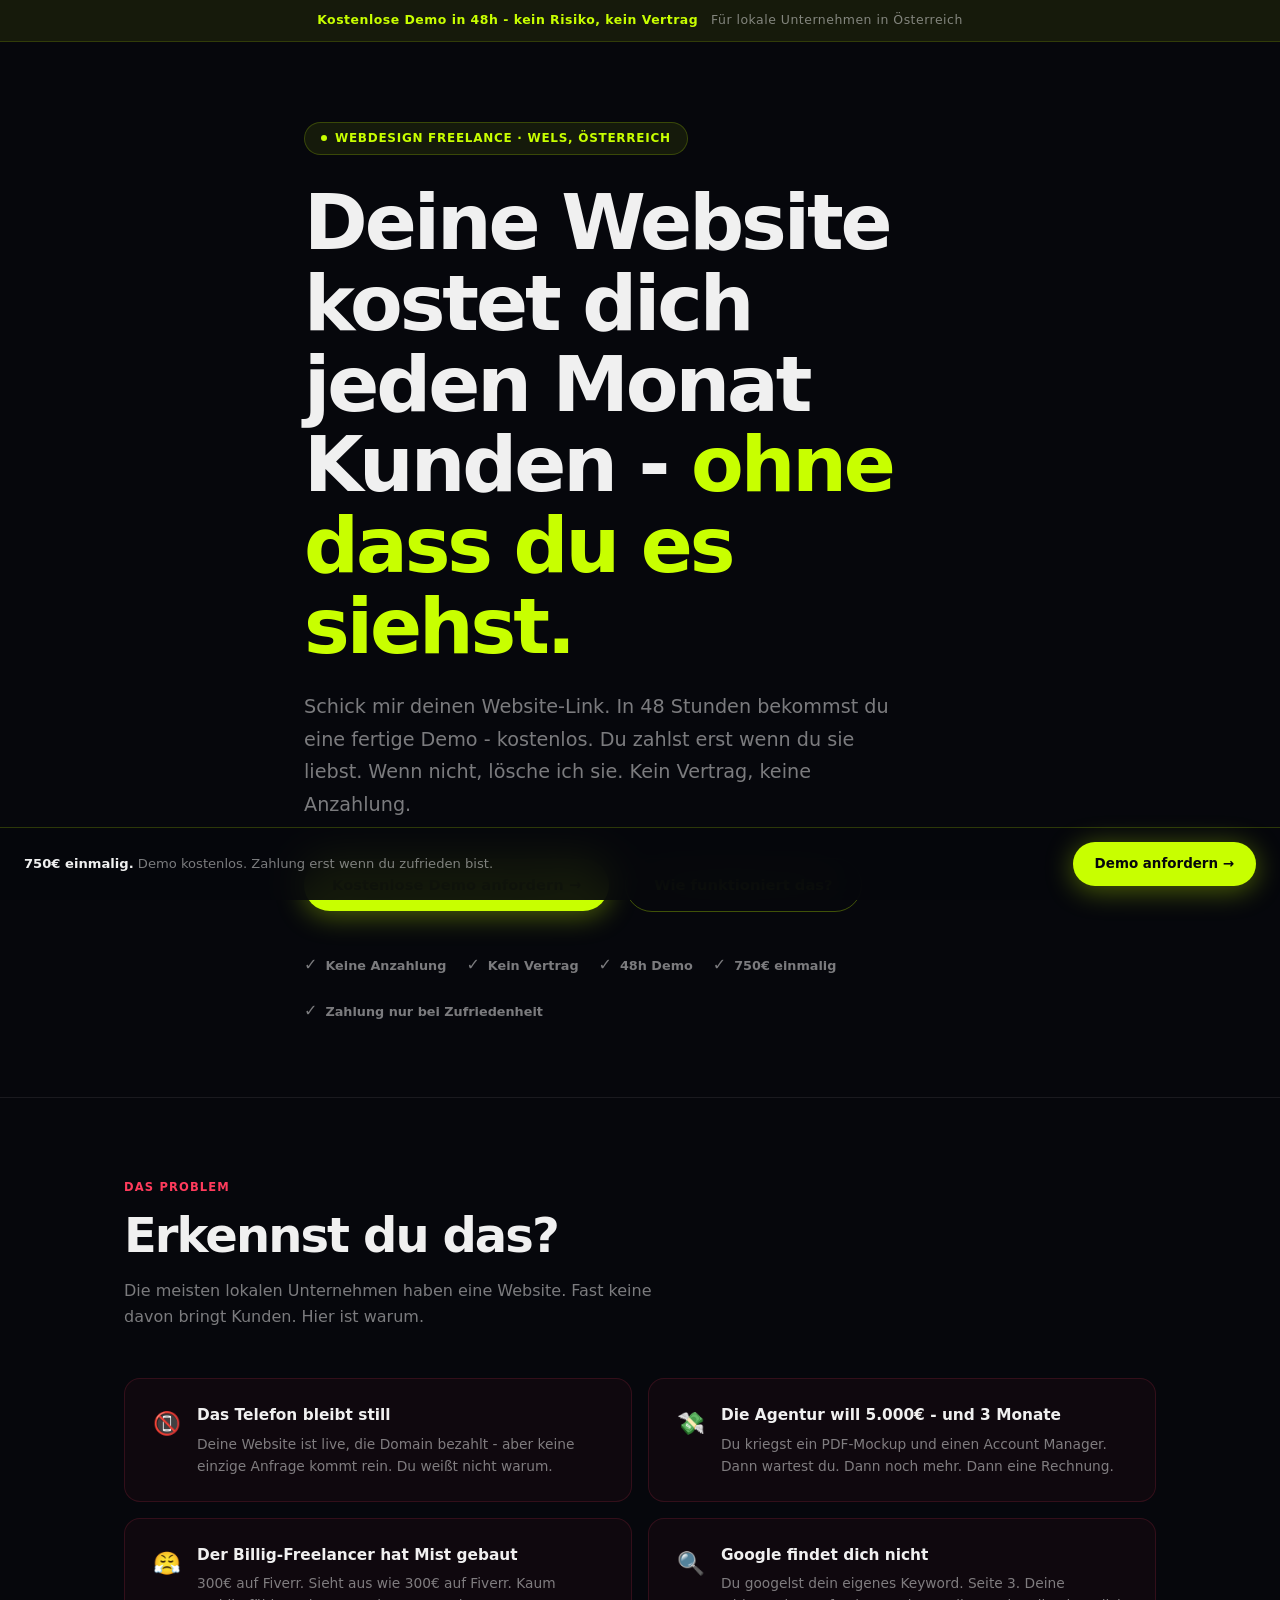
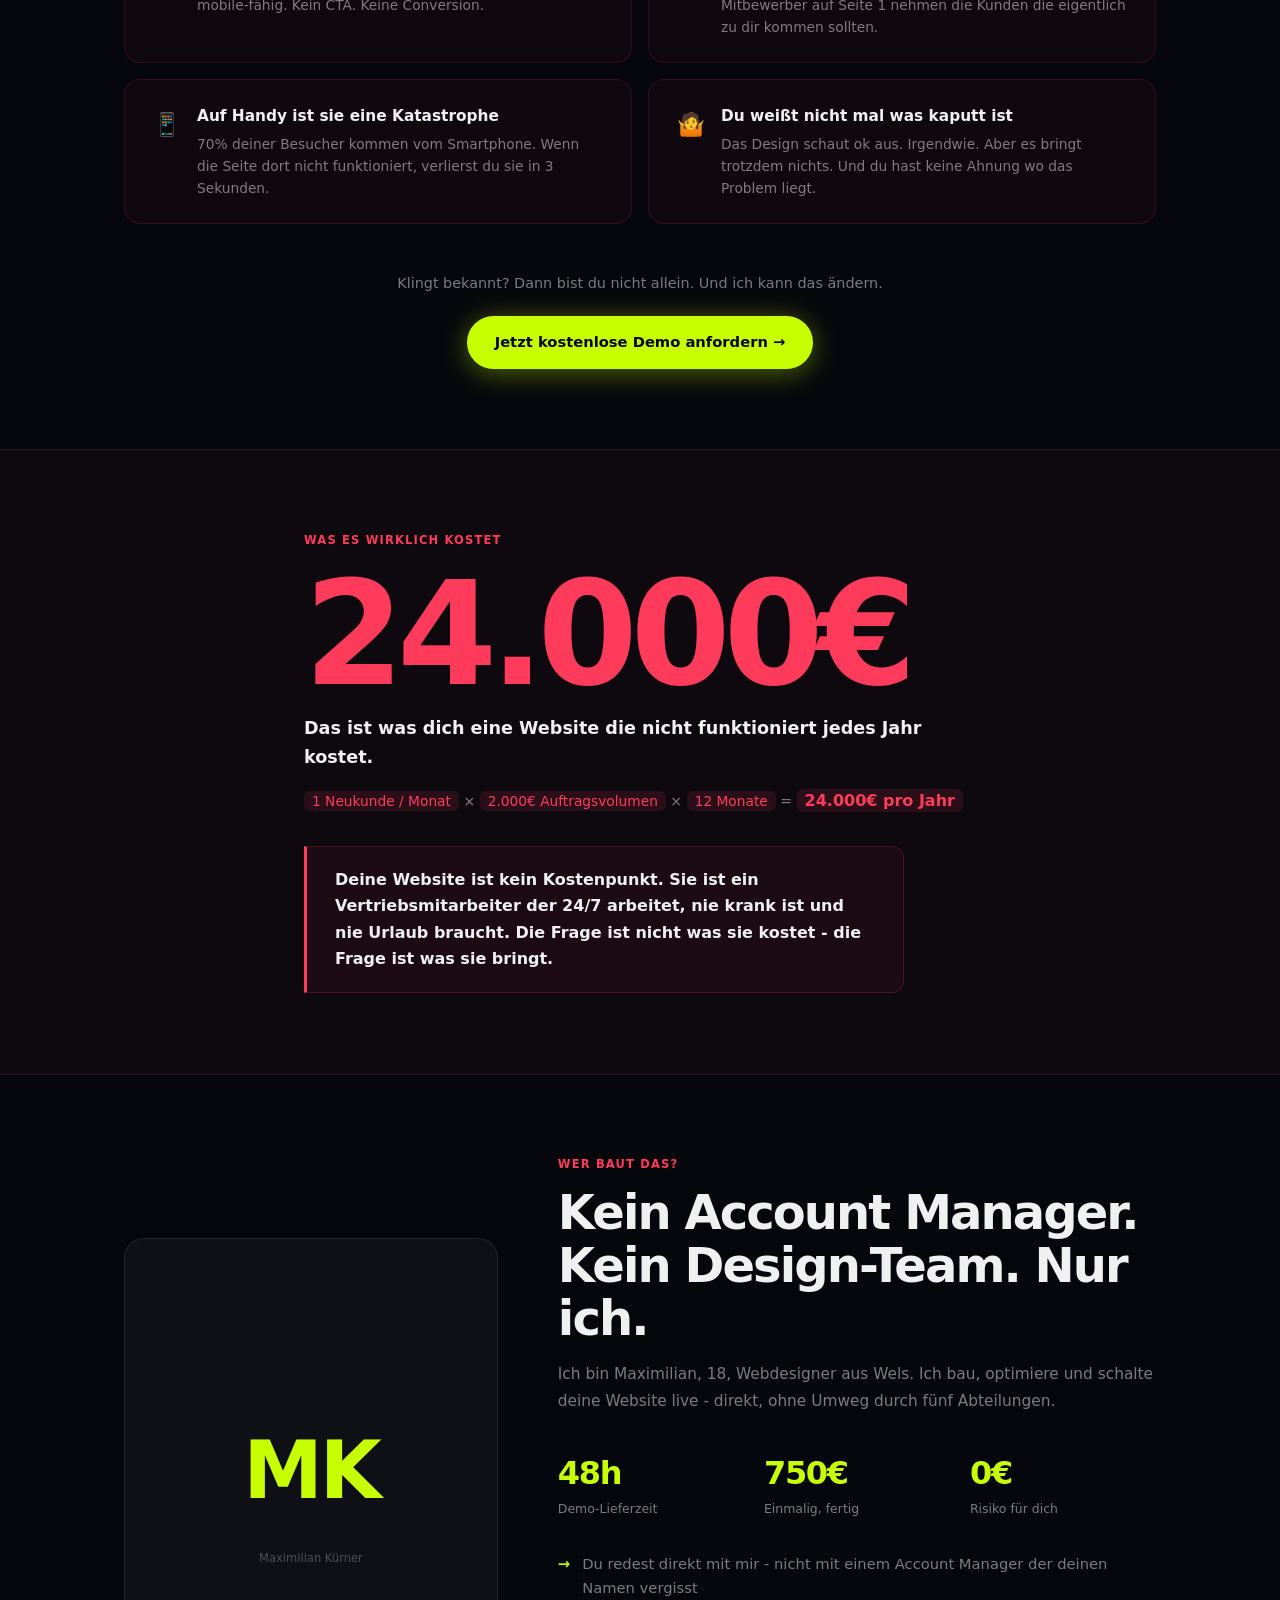
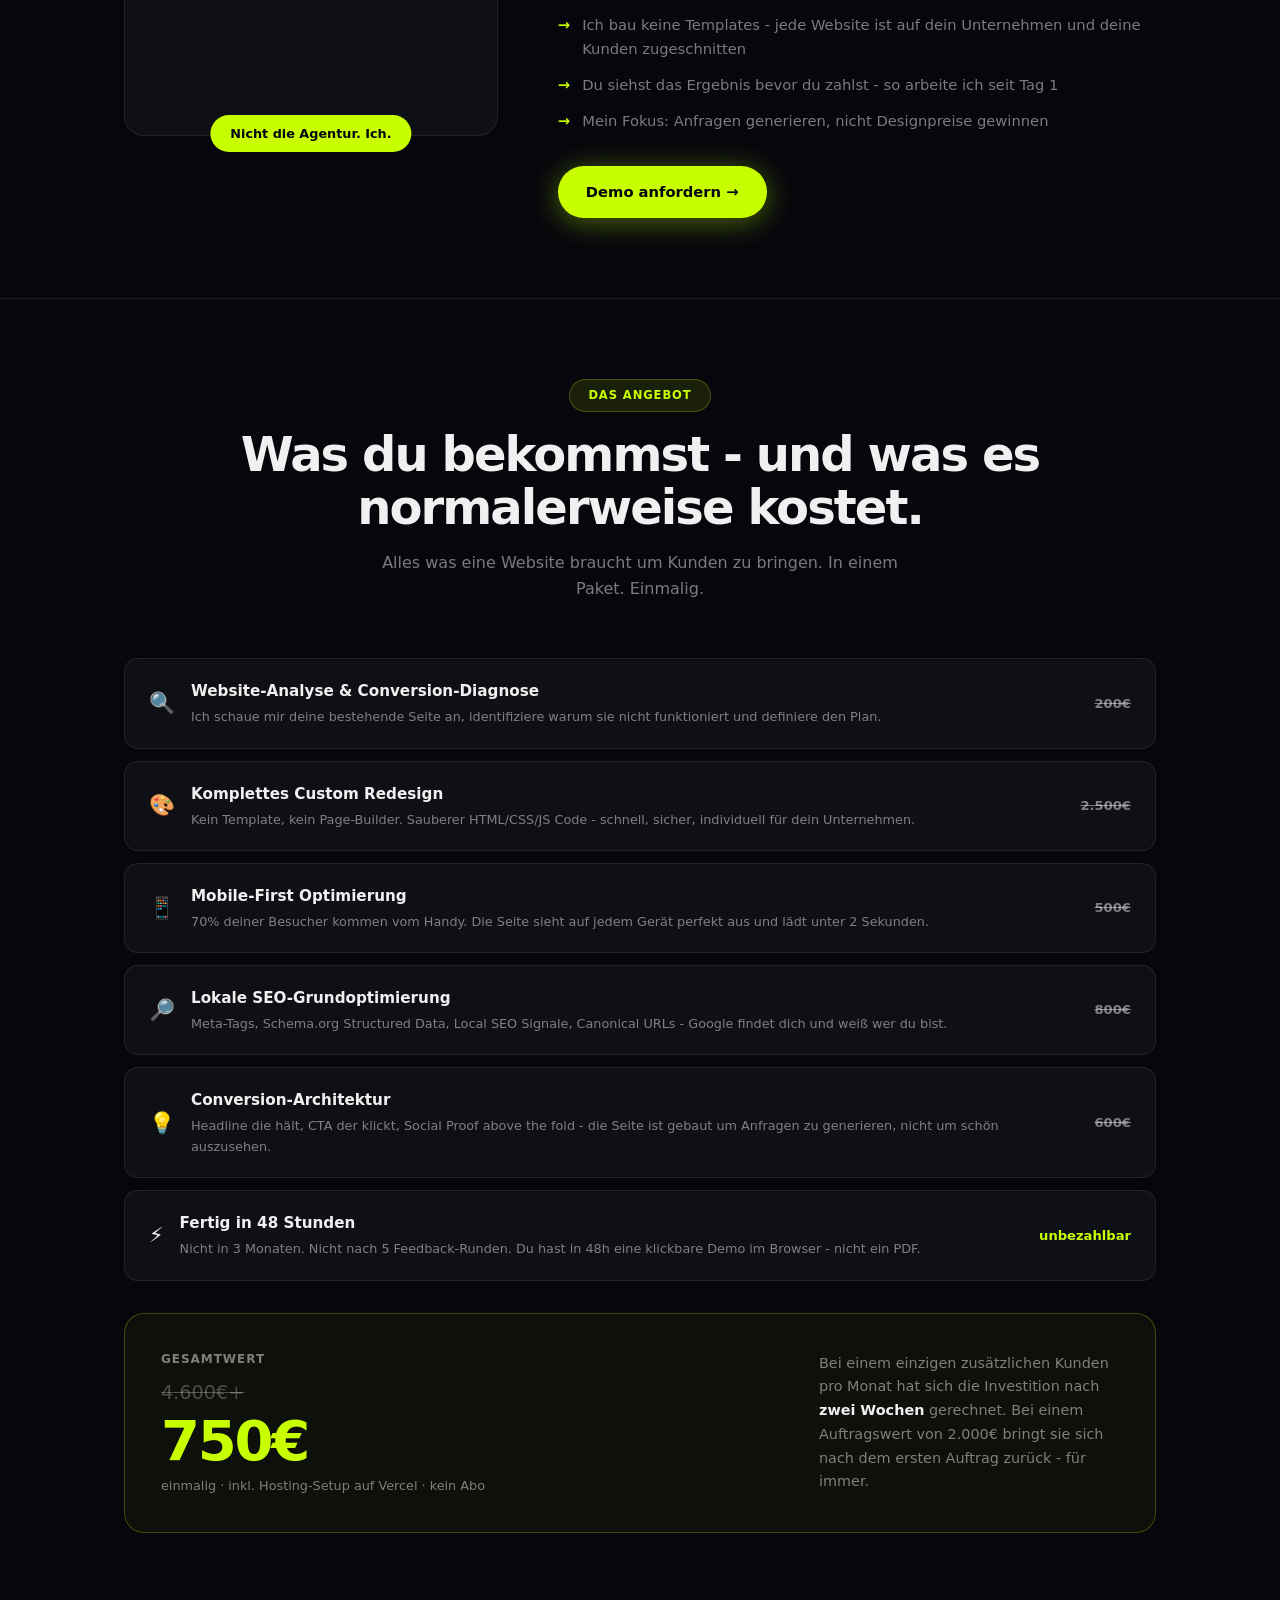
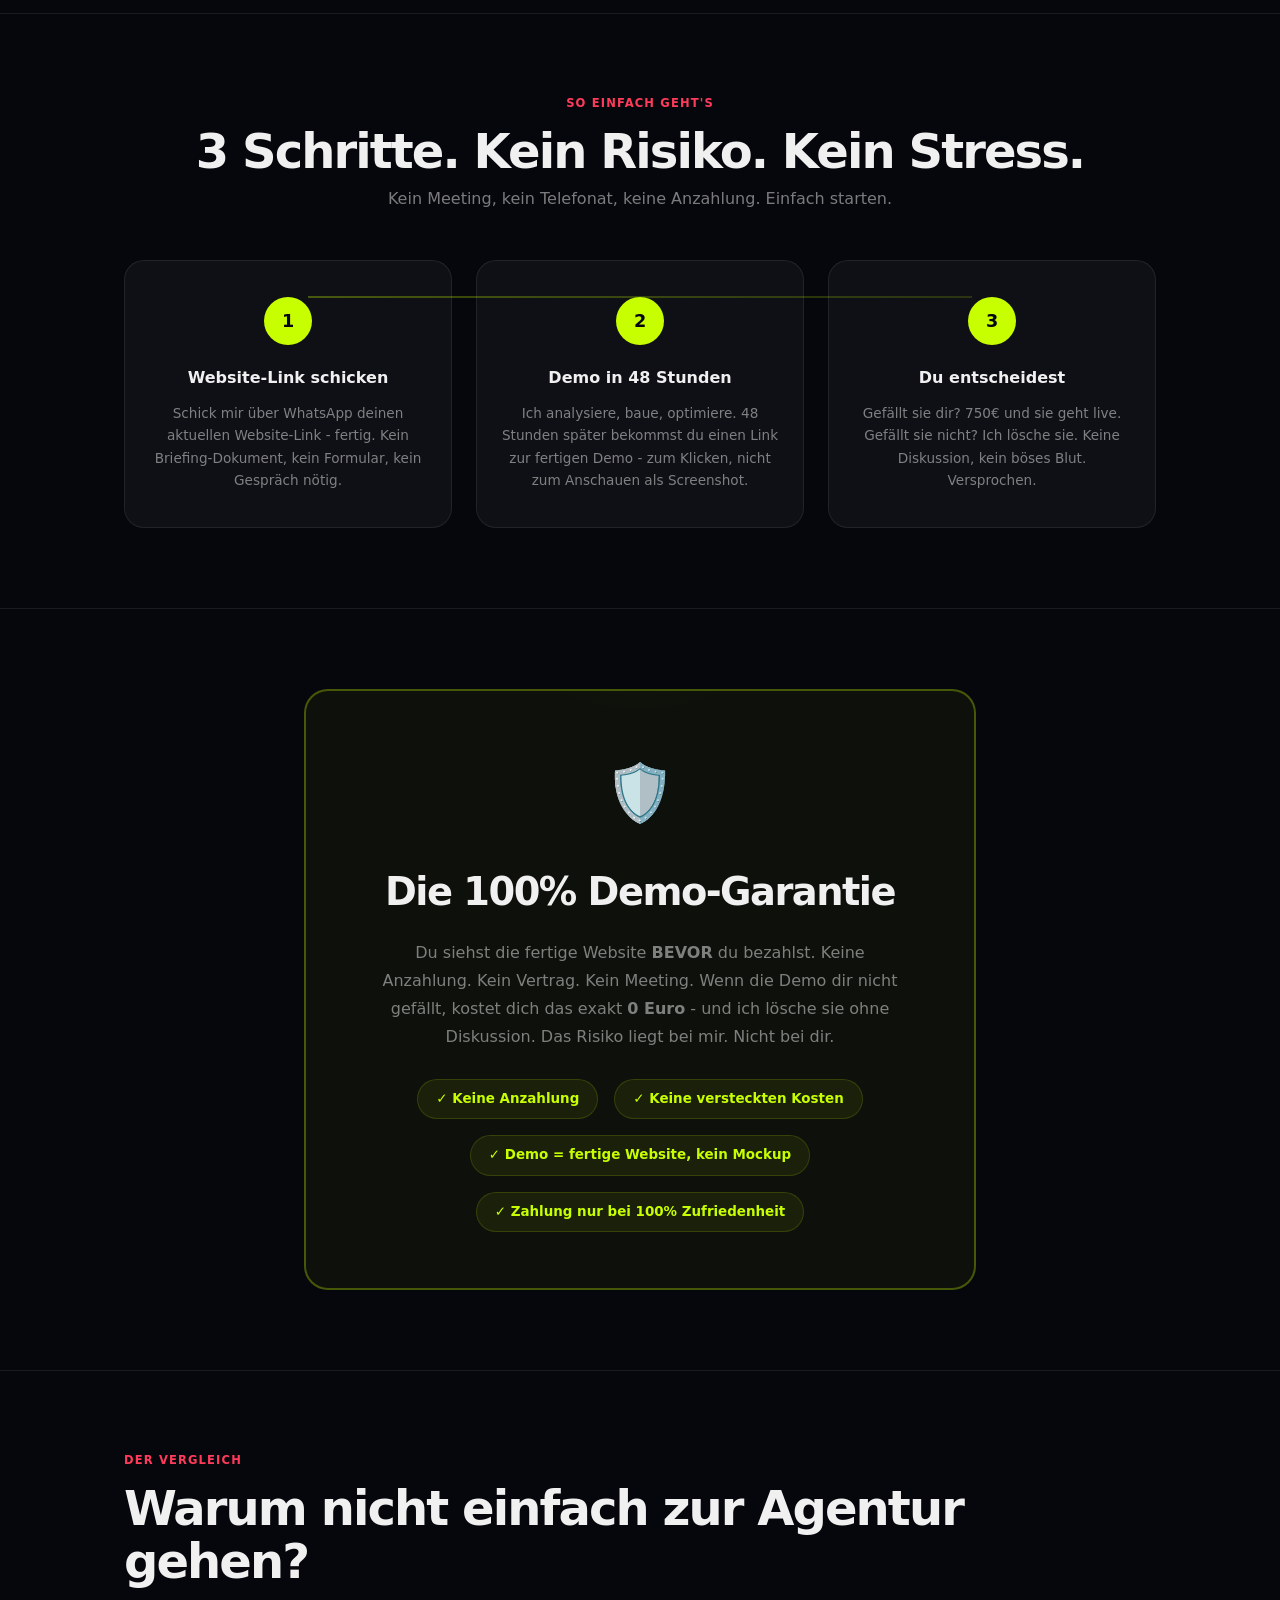
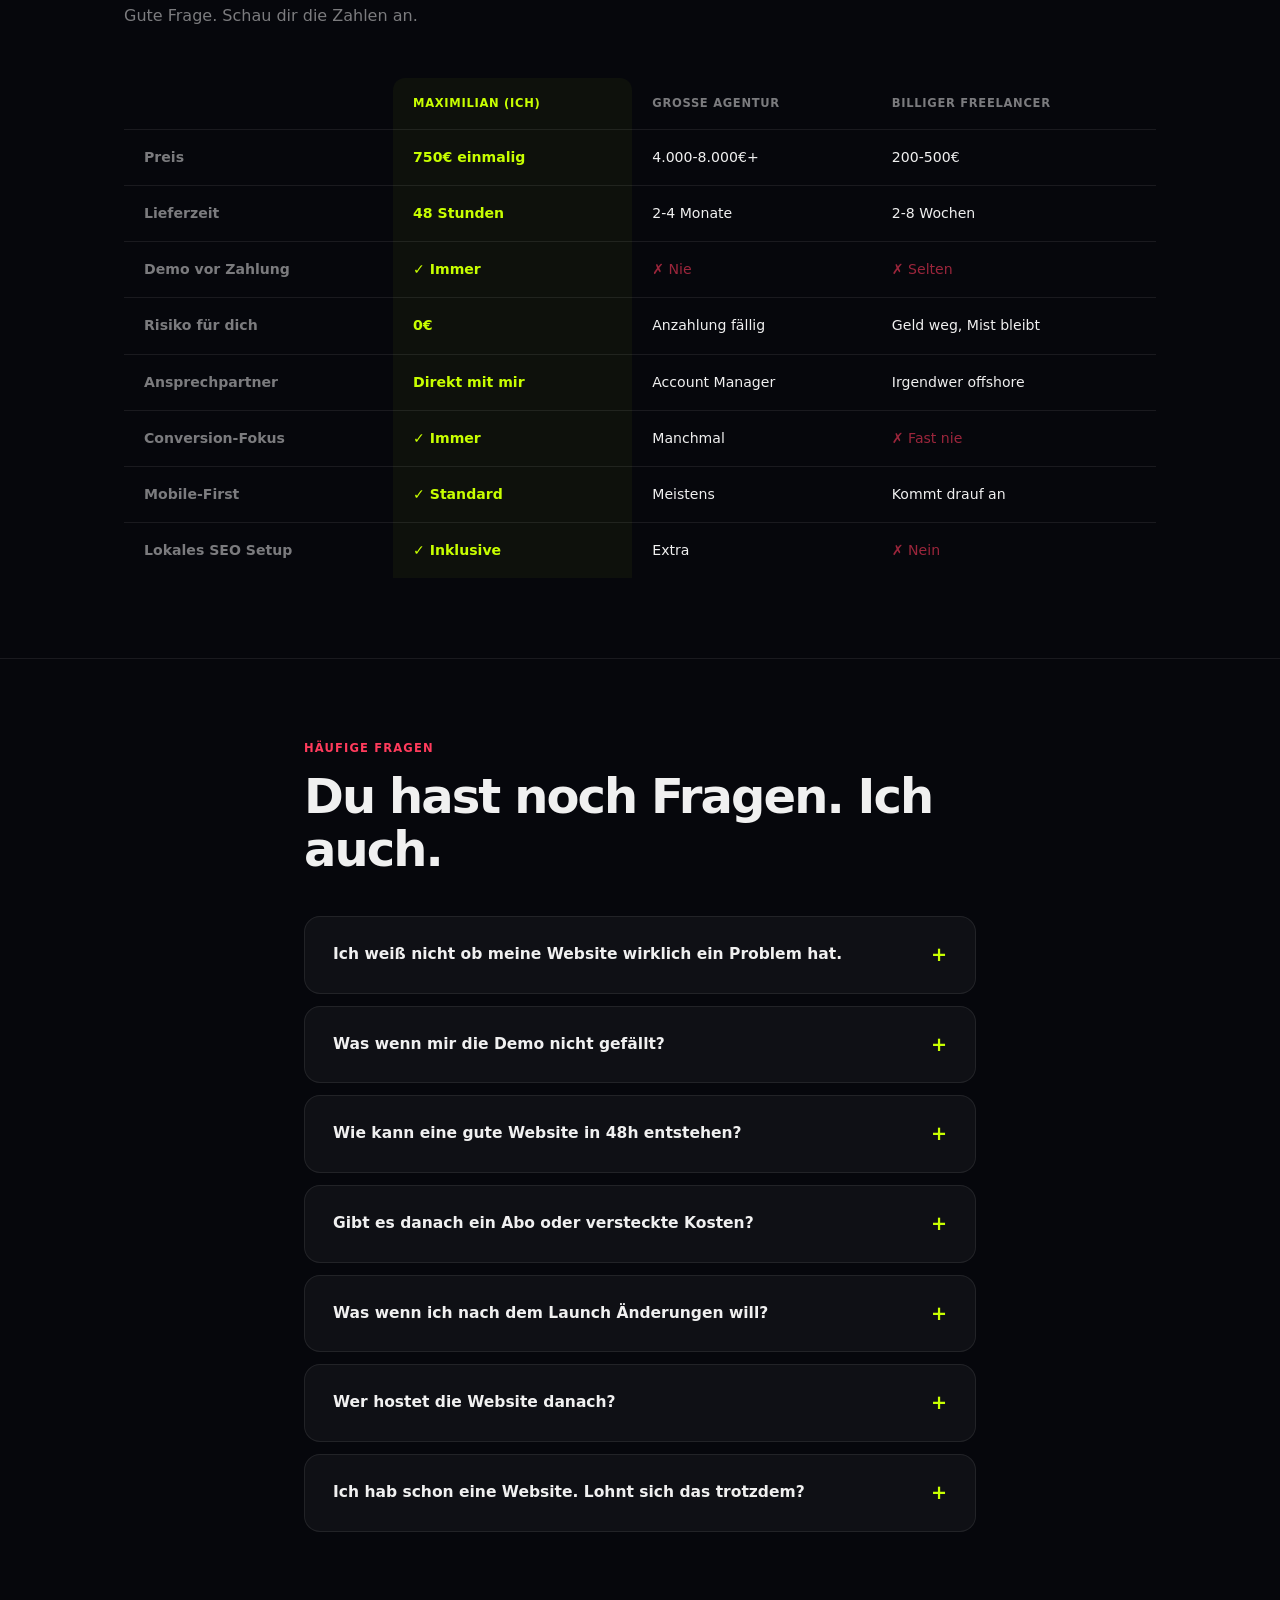
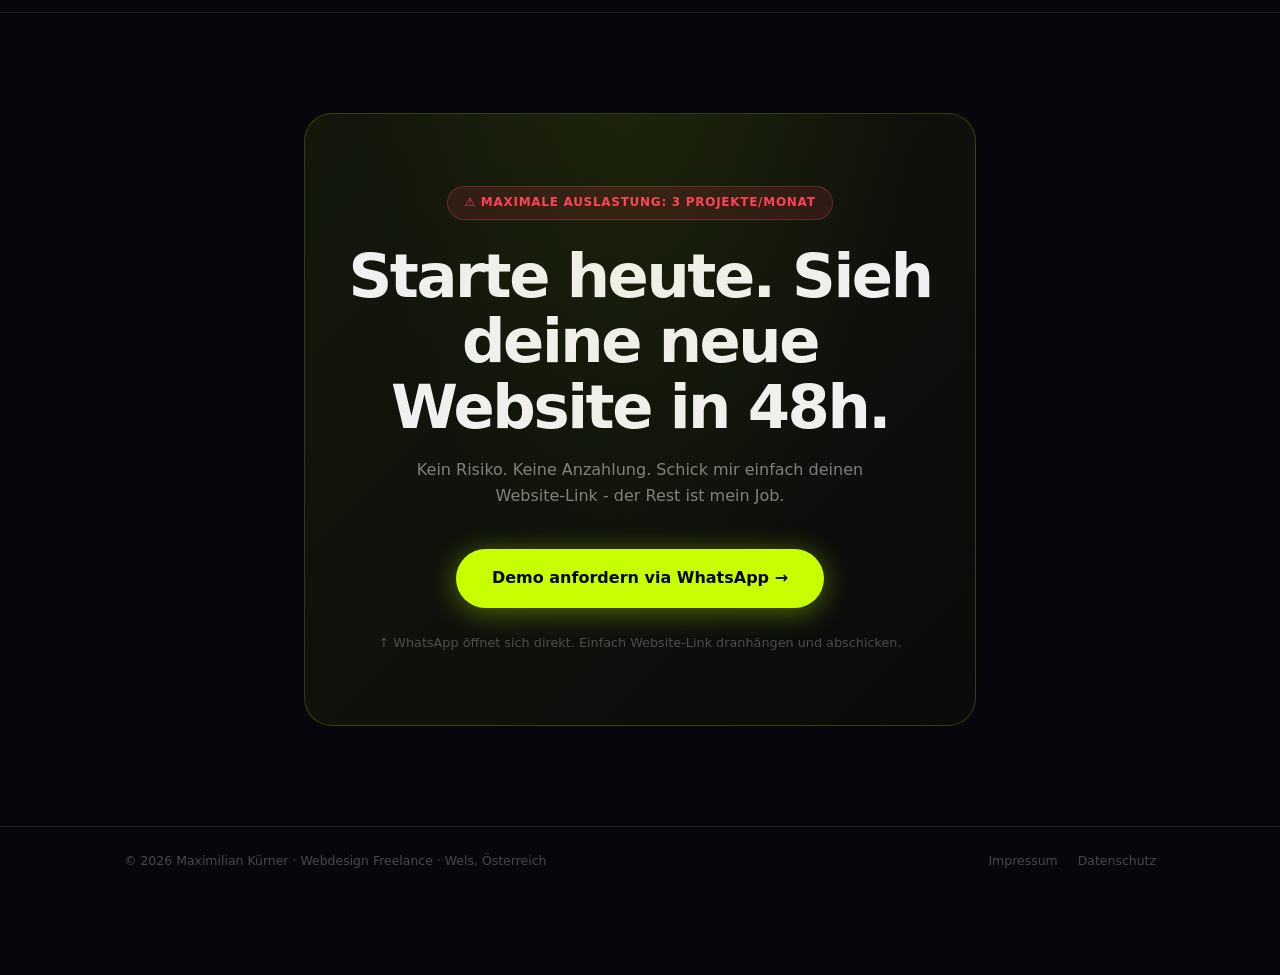
==== commit ad067eb1: "Replace em dashes and en dashes with standard hyphens, pipes, or correct punctuation" ====
--- a/ads.html
+++ b/ads.html
@@ -3,8 +3,8 @@
 <head>
   <meta charset="UTF-8" />
   <meta name="viewport" content="width=device-width, initial-scale=1.0" />
-  <title>Deine Website bringt keine Kunden? In 48h ändere ich das — kostenlos.</title>
-  <meta name="description" content="Kostenlose Demo in 48h. Du zahlst erst wenn du sie liebst. Webdesign für lokale Unternehmen in Österreich — 750€ einmalig, kein Vertrag." />
+  <title>Deine Website bringt keine Kunden? In 48h ändere ich das - kostenlos.</title>
+  <meta name="description" content="Kostenlose Demo in 48h. Du zahlst erst wenn du sie liebst. Webdesign für lokale Unternehmen in Österreich - 750€ einmalig, kein Vertrag." />
   <meta name="robots" content="noindex, nofollow" />
   <link rel="preconnect" href="https://fonts.bunny.net" />
   <link href="https://fonts.bunny.net/css?family=bricolage-grotesque:400,700,800&display=swap" rel="stylesheet" />
@@ -230,7 +230,7 @@
   <!-- TOP BAR -->
   <div class="top-bar">
     <div class="top-bar-inner">
-      Kostenlose Demo in 48h — kein Risiko, kein Vertrag
+      Kostenlose Demo in 48h - kein Risiko, kein Vertrag
       <span>Für lokale Unternehmen in Österreich</span>
     </div>
   </div>
@@ -243,11 +243,11 @@
         Webdesign Freelance · Wels, Österreich
       </div>
       <h1 class="hero-h1">
-        Deine Website kostet dich jeden Monat Kunden —
+        Deine Website kostet dich jeden Monat Kunden -
         <span class="acid">ohne dass du es siehst.</span>
       </h1>
       <p class="hero-sub">
-        Schick mir deinen Website-Link. In 48 Stunden bekommst du eine fertige Demo — kostenlos. Du zahlst erst wenn du sie liebst. Wenn nicht, lösche ich sie. Kein Vertrag, keine Anzahlung.
+        Schick mir deinen Website-Link. In 48 Stunden bekommst du eine fertige Demo - kostenlos. Du zahlst erst wenn du sie liebst. Wenn nicht, lösche ich sie. Kein Vertrag, keine Anzahlung.
       </p>
       <div class="hero-cta">
         <a class="btn btn-acid" href="https://wa.me/4367764278292?text=Hey%20Maximilian%2C%20ich%20m%C3%B6chte%20eine%20kostenlose%20Demo%20f%C3%BCr%20meine%20Website%3A%20" target="_blank" rel="noopener">
@@ -278,13 +278,13 @@
           <span class="pain-icon">📵</span>
           <div>
             <div class="pain-card-title">Das Telefon bleibt still</div>
-            <p class="pain-card-text">Deine Website ist live, die Domain bezahlt — aber keine einzige Anfrage kommt rein. Du weißt nicht warum.</p>
+            <p class="pain-card-text">Deine Website ist live, die Domain bezahlt - aber keine einzige Anfrage kommt rein. Du weißt nicht warum.</p>
           </div>
         </div>
         <div class="pain-card">
           <span class="pain-icon">💸</span>
           <div>
-            <div class="pain-card-title">Die Agentur will 5.000€ — und 3 Monate</div>
+            <div class="pain-card-title">Die Agentur will 5.000€ - und 3 Monate</div>
             <p class="pain-card-text">Du kriegst ein PDF-Mockup und einen Account Manager. Dann wartest du. Dann noch mehr. Dann eine Rechnung.</p>
           </div>
         </div>
@@ -338,7 +338,7 @@
         <code>1 Neukunde / Monat</code> × <code>2.000€ Auftragsvolumen</code> × <code>12 Monate</code> = <code style="color:var(--red);font-size:1rem;font-weight:800;">24.000€ pro Jahr</code>
       </p>
       <div class="cost-highlight">
-        <p>Deine Website ist kein Kostenpunkt. Sie ist ein Vertriebsmitarbeiter der 24/7 arbeitet, nie krank ist und nie Urlaub braucht. Die Frage ist nicht was sie kostet — die Frage ist was sie bringt.</p>
+        <p>Deine Website ist kein Kostenpunkt. Sie ist ein Vertriebsmitarbeiter der 24/7 arbeitet, nie krank ist und nie Urlaub braucht. Die Frage ist nicht was sie kostet - die Frage ist was sie bringt.</p>
       </div>
     </div>
   </section>
@@ -359,7 +359,7 @@
         <div>
           <div class="sec-label">Wer baut das?</div>
           <h2 class="sec-h2" style="margin-bottom:16px;">Kein Account Manager. Kein Design-Team. Nur ich.</h2>
-          <p style="color:var(--muted);font-size:.96rem;margin-bottom:28px;line-height:1.75;">Ich bin Maximilian, 18, Webdesigner aus Wels. Ich bau, optimiere und schalte deine Website live — direkt, ohne Umweg durch fünf Abteilungen.</p>
+          <p style="color:var(--muted);font-size:.96rem;margin-bottom:28px;line-height:1.75;">Ich bin Maximilian, 18, Webdesigner aus Wels. Ich bau, optimiere und schalte deine Website live - direkt, ohne Umweg durch fünf Abteilungen.</p>
           <div class="who-stats">
             <div>
               <div class="who-stat-num">48h</div>
@@ -375,9 +375,9 @@
             </div>
           </div>
           <div class="who-points">
-            <div class="who-point"><span class="who-point-check">→</span><span>Du redest direkt mit mir — nicht mit einem Account Manager der deinen Namen vergisst</span></div>
-            <div class="who-point"><span class="who-point-check">→</span><span>Ich bau keine Templates — jede Website ist auf dein Unternehmen und deine Kunden zugeschnitten</span></div>
-            <div class="who-point"><span class="who-point-check">→</span><span>Du siehst das Ergebnis bevor du zahlst — so arbeite ich seit Tag 1</span></div>
+            <div class="who-point"><span class="who-point-check">→</span><span>Du redest direkt mit mir - nicht mit einem Account Manager der deinen Namen vergisst</span></div>
+            <div class="who-point"><span class="who-point-check">→</span><span>Ich bau keine Templates - jede Website ist auf dein Unternehmen und deine Kunden zugeschnitten</span></div>
+            <div class="who-point"><span class="who-point-check">→</span><span>Du siehst das Ergebnis bevor du zahlst - so arbeite ich seit Tag 1</span></div>
             <div class="who-point"><span class="who-point-check">→</span><span>Mein Fokus: Anfragen generieren, nicht Designpreise gewinnen</span></div>
           </div>
           <a class="btn btn-acid" href="https://wa.me/4367764278292?text=Hey%20Maximilian%2C%20ich%20m%C3%B6chte%20eine%20kostenlose%20Demo%20f%C3%BCr%20meine%20Website%3A%20" target="_blank" rel="noopener">Demo anfordern →</a>
@@ -393,7 +393,7 @@
     <div class="wrap">
       <div class="offer-header">
         <div class="offer-tag">Das Angebot</div>
-        <h2 class="sec-h2">Was du bekommst — und was es normalerweise kostet.</h2>
+        <h2 class="sec-h2">Was du bekommst - und was es normalerweise kostet.</h2>
         <p class="sec-sub" style="margin:0 auto;">Alles was eine Website braucht um Kunden zu bringen. In einem Paket. Einmalig.</p>
       </div>
 
@@ -413,7 +413,7 @@
             <span class="vs-item-icon">🎨</span>
             <div>
               <div class="vs-item-title">Komplettes Custom Redesign</div>
-              <div class="vs-item-desc">Kein Template, kein Page-Builder. Sauberer HTML/CSS/JS Code — schnell, sicher, individuell für dein Unternehmen.</div>
+              <div class="vs-item-desc">Kein Template, kein Page-Builder. Sauberer HTML/CSS/JS Code - schnell, sicher, individuell für dein Unternehmen.</div>
             </div>
           </div>
           <div class="vs-item-value"><s>2.500€</s></div>
@@ -433,7 +433,7 @@
             <span class="vs-item-icon">🔎</span>
             <div>
               <div class="vs-item-title">Lokale SEO-Grundoptimierung</div>
-              <div class="vs-item-desc">Meta-Tags, Schema.org Structured Data, Local SEO Signale, Canonical URLs — Google findet dich und weiß wer du bist.</div>
+              <div class="vs-item-desc">Meta-Tags, Schema.org Structured Data, Local SEO Signale, Canonical URLs - Google findet dich und weiß wer du bist.</div>
             </div>
           </div>
           <div class="vs-item-value"><s>800€</s></div>
@@ -443,7 +443,7 @@
             <span class="vs-item-icon">💡</span>
             <div>
               <div class="vs-item-title">Conversion-Architektur</div>
-              <div class="vs-item-desc">Headline die hält, CTA der klickt, Social Proof above the fold — die Seite ist gebaut um Anfragen zu generieren, nicht um schön auszusehen.</div>
+              <div class="vs-item-desc">Headline die hält, CTA der klickt, Social Proof above the fold - die Seite ist gebaut um Anfragen zu generieren, nicht um schön auszusehen.</div>
             </div>
           </div>
           <div class="vs-item-value"><s>600€</s></div>
@@ -453,7 +453,7 @@
             <span class="vs-item-icon">⚡</span>
             <div>
               <div class="vs-item-title">Fertig in 48 Stunden</div>
-              <div class="vs-item-desc">Nicht in 3 Monaten. Nicht nach 5 Feedback-Runden. Du hast in 48h eine klickbare Demo im Browser — nicht ein PDF.</div>
+              <div class="vs-item-desc">Nicht in 3 Monaten. Nicht nach 5 Feedback-Runden. Du hast in 48h eine klickbare Demo im Browser - nicht ein PDF.</div>
             </div>
           </div>
           <div class="vs-item-value" style="color:var(--acid);">unbezahlbar</div>
@@ -468,7 +468,7 @@
           <div class="price-note">einmalig · inkl. Hosting-Setup auf Vercel · kein Abo</div>
         </div>
         <div class="offer-total-right">
-          <p>Bei einem einzigen zusätzlichen Kunden pro Monat hat sich die Investition nach <strong style="color:var(--text);">zwei Wochen</strong> gerechnet. Bei einem Auftragswert von 2.000€ bringt sie sich nach dem ersten Auftrag zurück — für immer.</p>
+          <p>Bei einem einzigen zusätzlichen Kunden pro Monat hat sich die Investition nach <strong style="color:var(--text);">zwei Wochen</strong> gerechnet. Bei einem Auftragswert von 2.000€ bringt sie sich nach dem ersten Auftrag zurück - für immer.</p>
         </div>
       </div>
     </div>
@@ -488,12 +488,12 @@
         <div class="step">
           <div class="step-num">1</div>
           <div class="step-title">Website-Link schicken</div>
-          <p class="step-text">Schick mir über WhatsApp deinen aktuellen Website-Link — fertig. Kein Briefing-Dokument, kein Formular, kein Gespräch nötig.</p>
+          <p class="step-text">Schick mir über WhatsApp deinen aktuellen Website-Link - fertig. Kein Briefing-Dokument, kein Formular, kein Gespräch nötig.</p>
         </div>
         <div class="step">
           <div class="step-num">2</div>
           <div class="step-title">Demo in 48 Stunden</div>
-          <p class="step-text">Ich analysiere, baue, optimiere. 48 Stunden später bekommst du einen Link zur fertigen Demo — zum Klicken, nicht zum Anschauen als Screenshot.</p>
+          <p class="step-text">Ich analysiere, baue, optimiere. 48 Stunden später bekommst du einen Link zur fertigen Demo - zum Klicken, nicht zum Anschauen als Screenshot.</p>
         </div>
         <div class="step">
           <div class="step-num">3</div>
@@ -512,7 +512,7 @@
       <div class="guarantee-box">
         <span class="guarantee-icon">🛡️</span>
         <h2 class="guarantee-title">Die 100% Demo-Garantie</h2>
-        <p class="guarantee-text">Du siehst die fertige Website <strong>BEVOR</strong> du bezahlst. Keine Anzahlung. Kein Vertrag. Kein Meeting. Wenn die Demo dir nicht gefällt, kostet dich das exakt <strong>0 Euro</strong> — und ich lösche sie ohne Diskussion. Das Risiko liegt bei mir. Nicht bei dir.</p>
+        <p class="guarantee-text">Du siehst die fertige Website <strong>BEVOR</strong> du bezahlst. Keine Anzahlung. Kein Vertrag. Kein Meeting. Wenn die Demo dir nicht gefällt, kostet dich das exakt <strong>0 Euro</strong> - und ich lösche sie ohne Diskussion. Das Risiko liegt bei mir. Nicht bei dir.</p>
         <div class="guarantee-items">
           <span class="guarantee-item">✓ Keine Anzahlung</span>
           <span class="guarantee-item">✓ Keine versteckten Kosten</span>
@@ -544,14 +544,14 @@
           <tr>
             <td class="row-label">Preis</td>
             <td><strong style="color:var(--acid);">750€ einmalig</strong></td>
-            <td>4.000–8.000€+</td>
-            <td>200–500€</td>
+            <td>4.000-8.000€+</td>
+            <td>200-500€</td>
           </tr>
           <tr>
             <td class="row-label">Lieferzeit</td>
             <td><strong style="color:var(--acid);">48 Stunden</strong></td>
-            <td>2–4 Monate</td>
-            <td>2–8 Wochen</td>
+            <td>2-4 Monate</td>
+            <td>2-8 Wochen</td>
           </tr>
           <tr>
             <td class="row-label">Demo vor Zahlung</td>
@@ -604,19 +604,19 @@
       <div class="faq-list">
         <div class="faq-item">
           <div class="faq-q">Ich weiß nicht ob meine Website wirklich ein Problem hat. <span class="faq-icon">+</span></div>
-          <div class="faq-a">Schick mir den Link — ich schau sie mir an und sag dir direkt was nicht stimmt. Keine Beschönigung. Wenn sie gut ist, sag ich dir das auch. Kein Verkaufsgespräch, keine Verpflichtung.</div>
+          <div class="faq-a">Schick mir den Link - ich schau sie mir an und sag dir direkt was nicht stimmt. Keine Beschönigung. Wenn sie gut ist, sag ich dir das auch. Kein Verkaufsgespräch, keine Verpflichtung.</div>
         </div>
         <div class="faq-item">
           <div class="faq-q">Was wenn mir die Demo nicht gefällt? <span class="faq-icon">+</span></div>
-          <div class="faq-a">Dann lösche ich sie. Kein böses Blut, kein „aber haben wir nicht besprochen dass...". Nichts. Du zahlst 0€ und wir gehen getrennte Wege. Das Risiko liegt bei mir — so funktioniert das.</div>
+          <div class="faq-a">Dann lösche ich sie. Kein böses Blut, kein „aber haben wir nicht besprochen dass...". Nichts. Du zahlst 0€ und wir gehen getrennte Wege. Das Risiko liegt bei mir - so funktioniert das.</div>
         </div>
         <div class="faq-item">
           <div class="faq-q">Wie kann eine gute Website in 48h entstehen? <span class="faq-icon">+</span></div>
-          <div class="faq-a">Weil ich kein Konzept-Dokument, kein Design-System und keine fünf Feedback-Runden brauche. Ich analysiere deine Seite, deine Branche, deine Mitbewerber — und baue dann direkt. Die Demo ist das Konzept. Du siehst sofort ob es funktioniert.</div>
+          <div class="faq-a">Weil ich kein Konzept-Dokument, kein Design-System und keine fünf Feedback-Runden brauche. Ich analysiere deine Seite, deine Branche, deine Mitbewerber - und baue dann direkt. Die Demo ist das Konzept. Du siehst sofort ob es funktioniert.</div>
         </div>
         <div class="faq-item">
           <div class="faq-q">Gibt es danach ein Abo oder versteckte Kosten? <span class="faq-icon">+</span></div>
-          <div class="faq-a">Nein. 750€ einmalig, fertig. Optional biete ich Wartung & Updates für 25€/Monat an — aber das ist freiwillig. Du kannst die Website auch selbst pflegen oder später zu jemand anderem gehen. Kein Lock-in.</div>
+          <div class="faq-a">Nein. 750€ einmalig, fertig. Optional biete ich Wartung & Updates für 25€/Monat an - aber das ist freiwillig. Du kannst die Website auch selbst pflegen oder später zu jemand anderem gehen. Kein Lock-in.</div>
         </div>
         <div class="faq-item">
           <div class="faq-q">Was wenn ich nach dem Launch Änderungen will? <span class="faq-icon">+</span></div>
@@ -624,7 +624,7 @@
         </div>
         <div class="faq-item">
           <div class="faq-q">Wer hostet die Website danach? <span class="faq-icon">+</span></div>
-          <div class="faq-a">Ich richte alles auf Vercel ein — kostenlos für die meisten statischen Websites. Du bekommst eine eigene Domain und eine schnelle, sichere Hosting-Infrastruktur. Keine Hosting-Kosten auf mich.</div>
+          <div class="faq-a">Ich richte alles auf Vercel ein - kostenlos für die meisten statischen Websites. Du bekommst eine eigene Domain und eine schnelle, sichere Hosting-Infrastruktur. Keine Hosting-Kosten auf mich.</div>
         </div>
         <div class="faq-item">
           <div class="faq-q">Ich hab schon eine Website. Lohnt sich das trotzdem? <span class="faq-icon">+</span></div>
@@ -642,7 +642,7 @@
       <div class="final-cta-box">
         <div class="urgency-badge">⚠ Maximale Auslastung: 3 Projekte/Monat</div>
         <h2 class="final-cta-h2">Starte heute. Sieh deine neue Website in 48h.</h2>
-        <p class="final-cta-sub">Kein Risiko. Keine Anzahlung. Schick mir einfach deinen Website-Link — der Rest ist mein Job.</p>
+        <p class="final-cta-sub">Kein Risiko. Keine Anzahlung. Schick mir einfach deinen Website-Link - der Rest ist mein Job.</p>
         <div class="final-cta-btns">
           <a class="btn btn-acid" style="font-size:1rem;padding:16px 36px;" href="https://wa.me/4367764278292?text=Hey%20Maximilian%2C%20ich%20m%C3%B6chte%20eine%20kostenlose%20Demo%20f%C3%BCr%20meine%20Website%3A%20" target="_blank" rel="noopener">
             Demo anfordern via WhatsApp →
